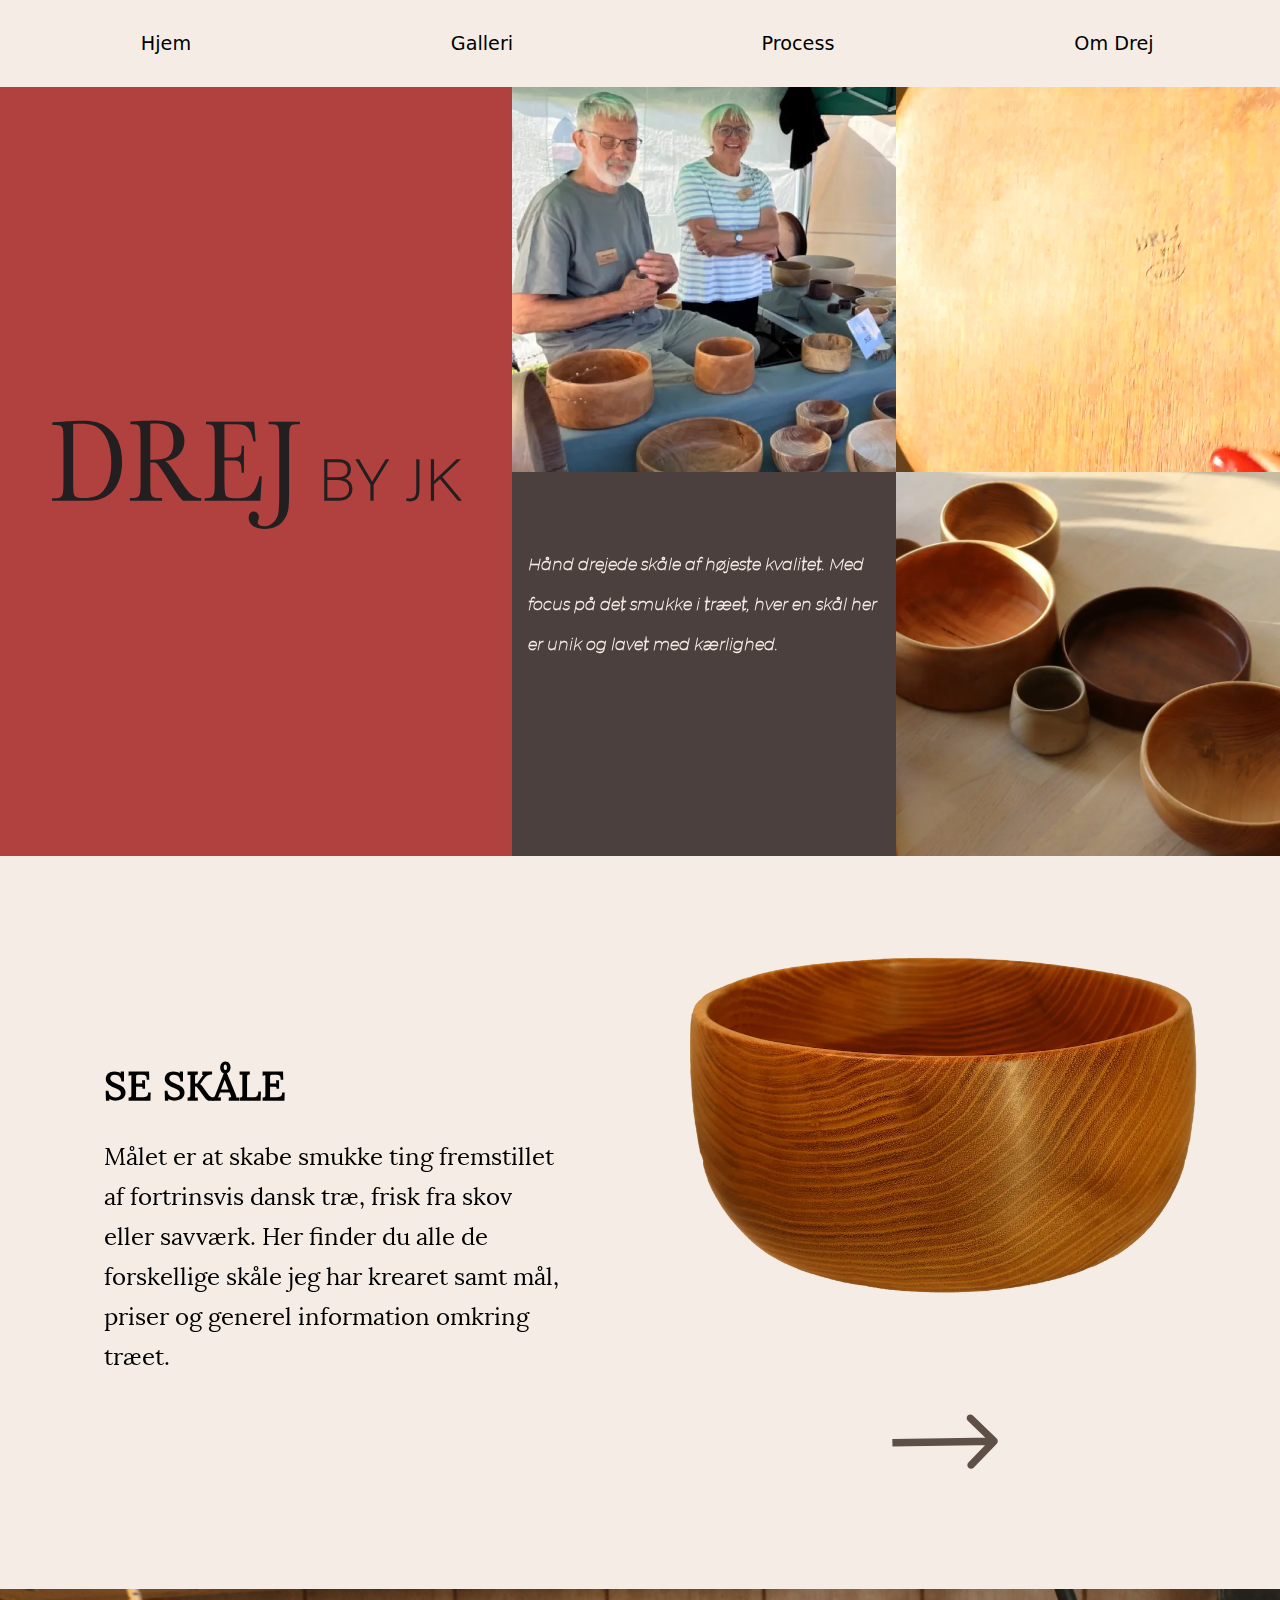
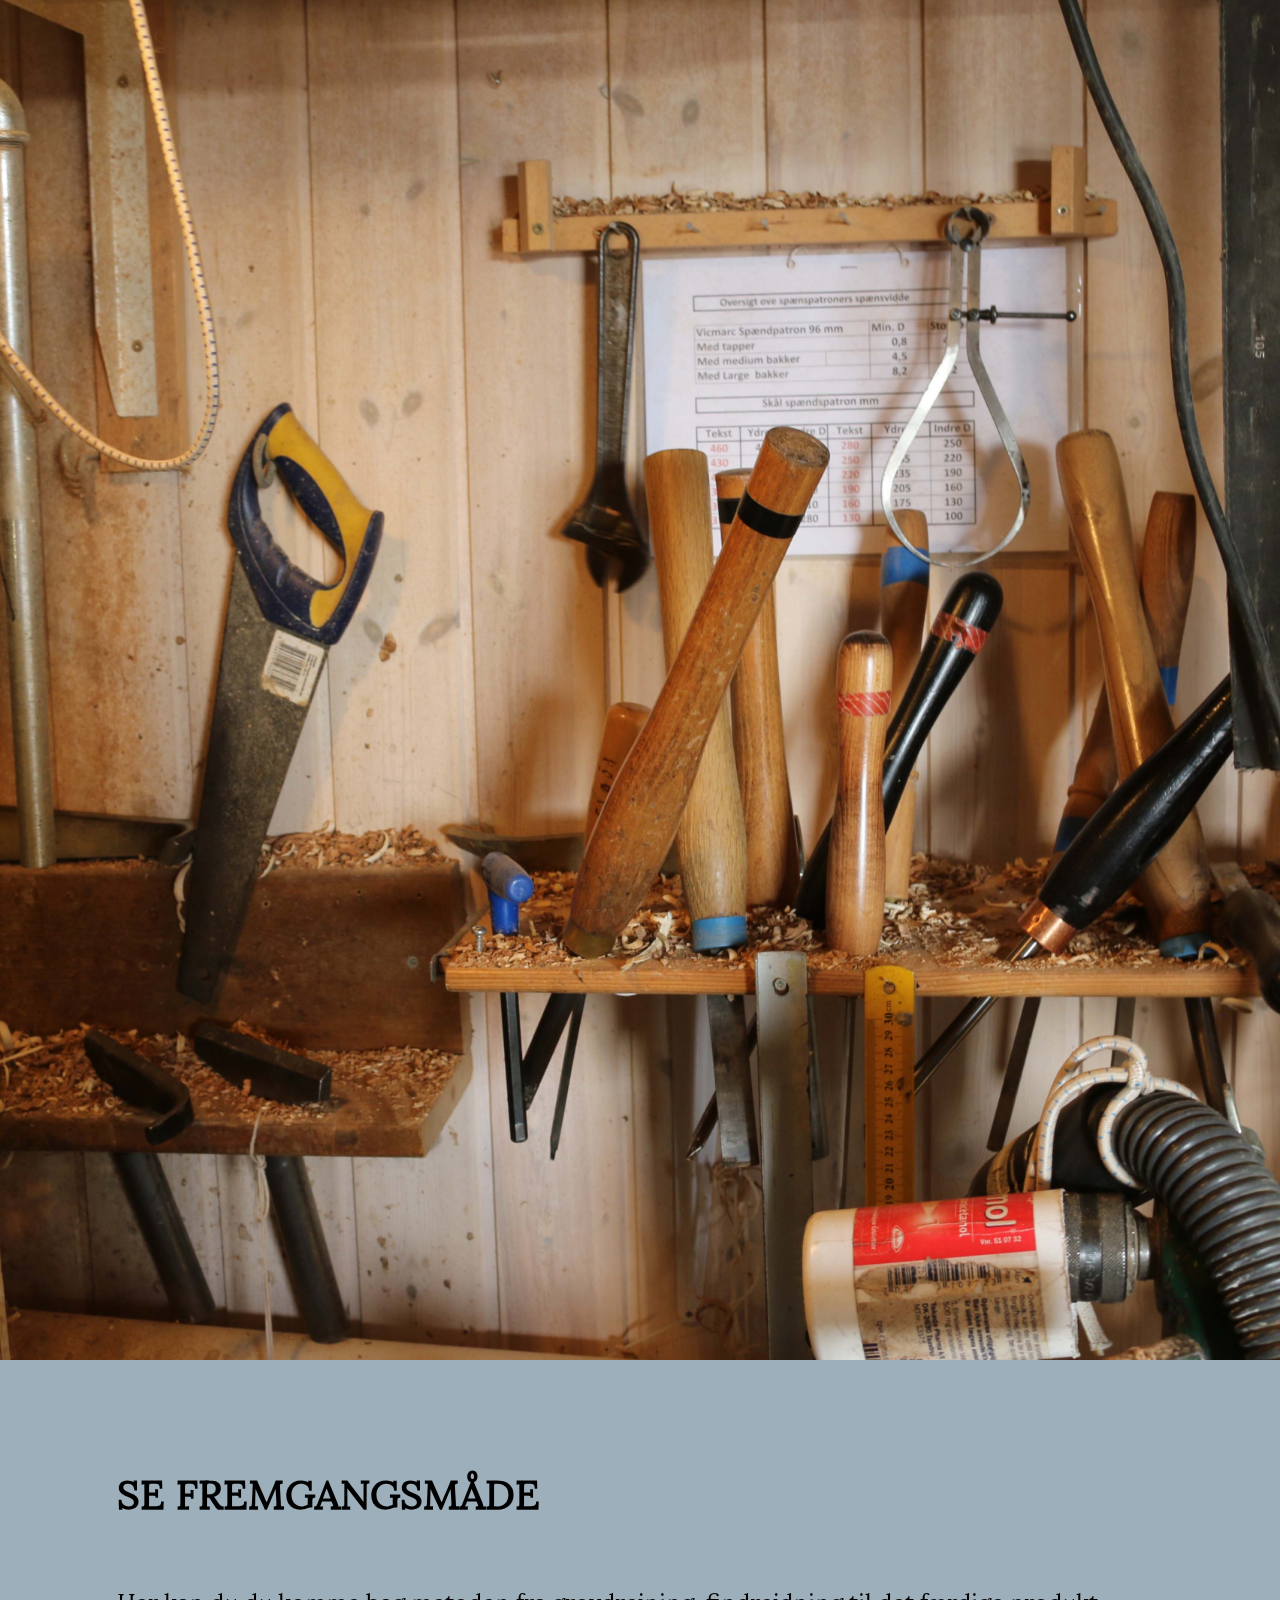
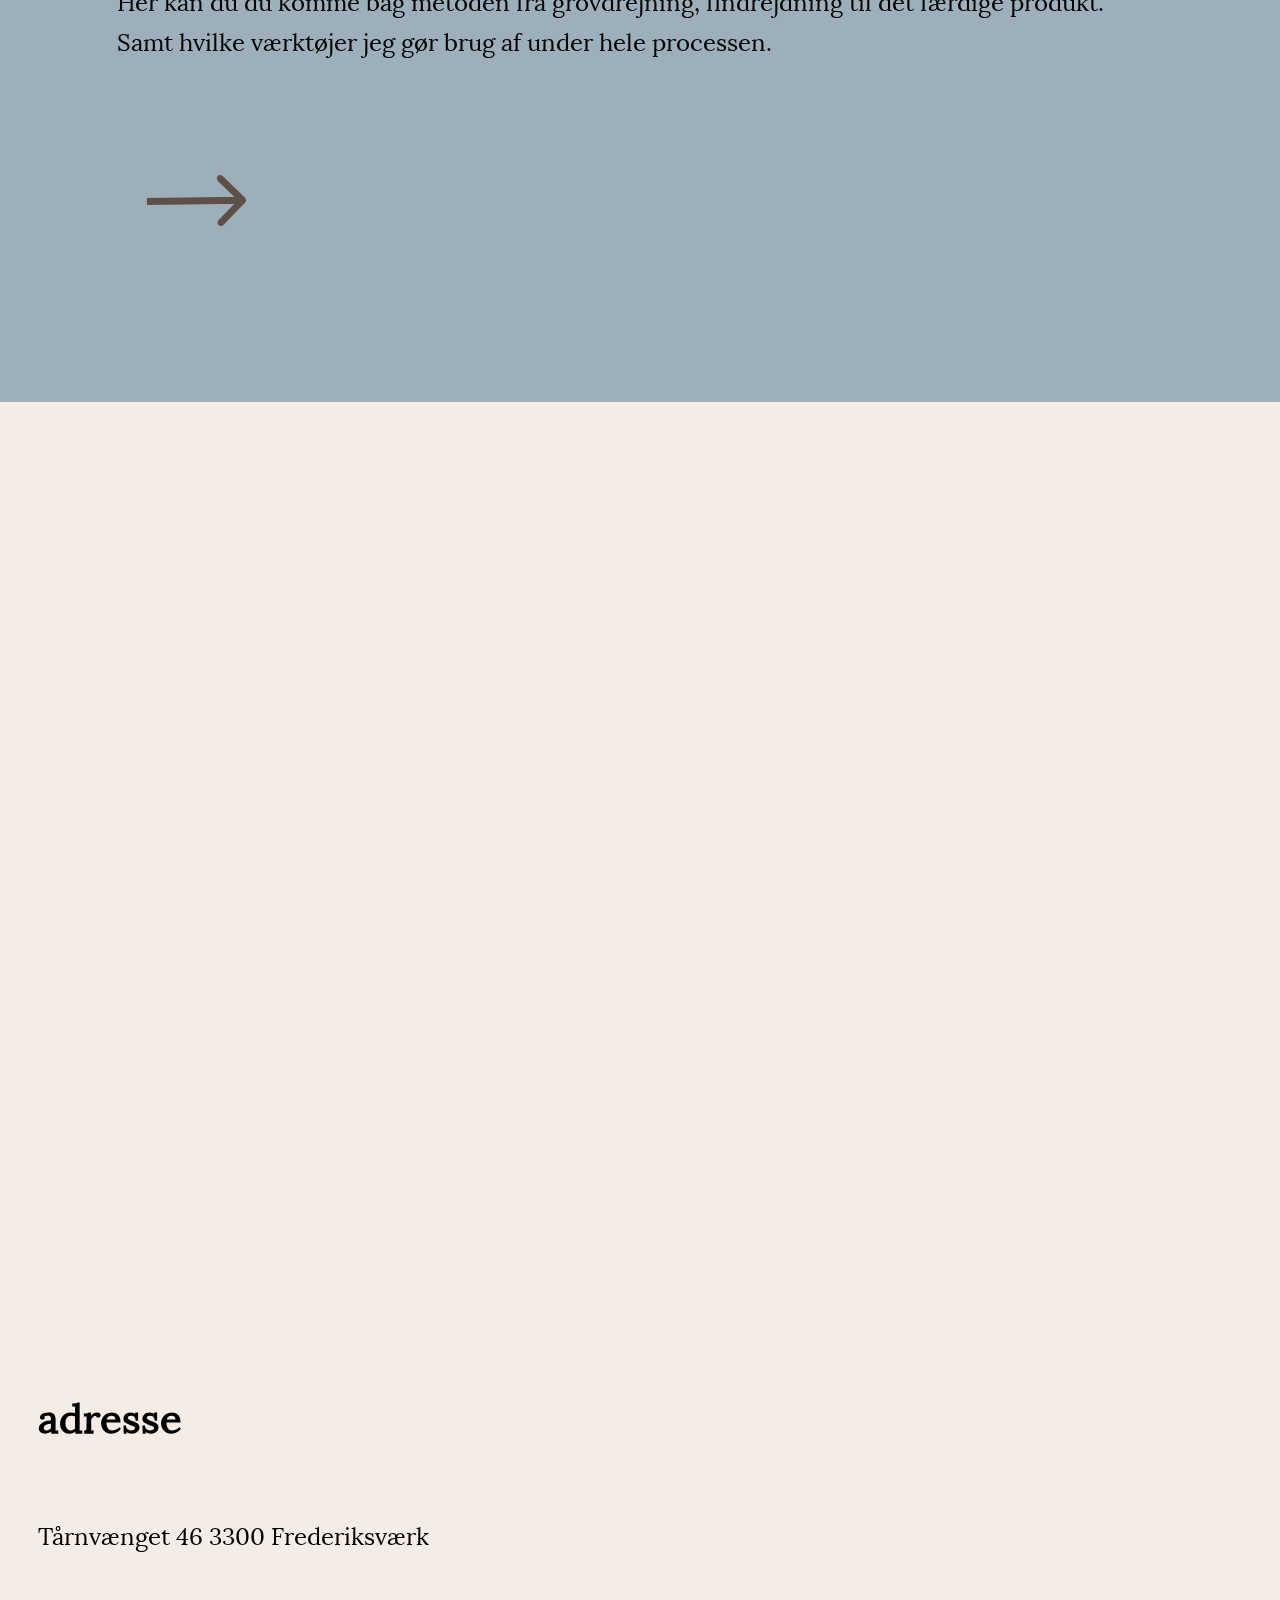
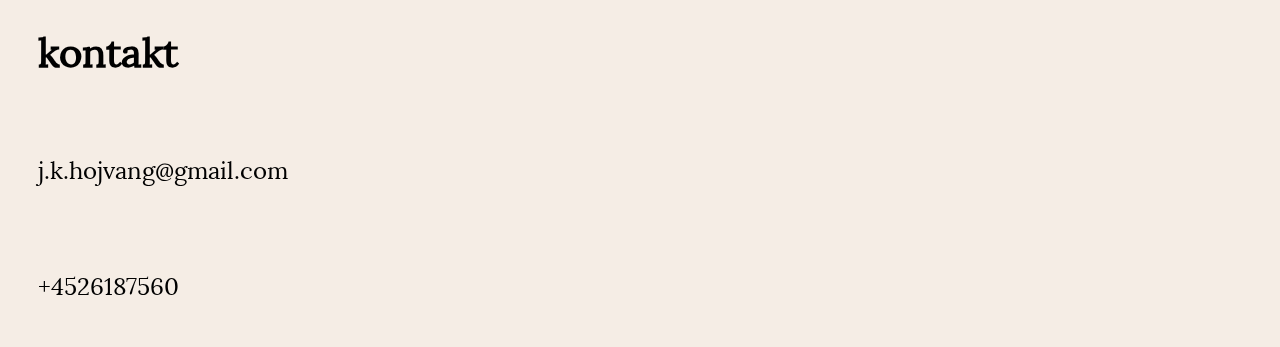
==== index.html @ fb7664aa "link til pilene" ====
<!DOCTYPE html>
<html lang="en">
  <head>
    <meta charset="UTF-8" />
    <meta name="viewport" content="width=device-width, initial-scale=1.0" />
    <meta name="robots" content="noindex" />
    <link rel="icon" href="imgs/favicon.svg" type="image/svg+xml" />
    <link rel="stylesheet" href="css/layout.css" />
    <link rel="stylesheet" href="css/style.css" />
    <link rel="stylesheet" href="css/index.css" />
    <title>Forside</title>
  </head>
  <body>
    <header>
      <nav>
        <ul class="headerul">
          <a href="index.html">Hjem</a>
          <a href="producter.html">Galleri</a>
          <a href="proces.html">Process</a>
          <a href="historie.html">Om Drej</a>
        </ul>
      </nav>
    </header>
    <main>
      <section class="grid_2-3">
        <div class="logo_boks">
          <img src="/imgs/drejlogoheader.svg" alt="logo" />
        </div>
        <div class="grid_1-1-1-1">
          <img src="/imgs/udstilling.webp" alt="Jens og skåle på udstilling" />
          <div class="video_kvadrat">
            <video autoplay muted loop src="/imgs/video_kvadrat.webm"></video>
          </div>
          <div class="farve_boks">
            <h5>
              Hånd drejede skåle af højeste kvalitet. Med focus på det smukke i
              træet, hver en skål her er unik og lavet med kærlighed.
            </h5>
          </div>
          <img src="/imgs/Bowls.webp" alt="skåle" />
        </div>
      </section>
      <section class="grid_1-1">
        <div class="se_bowls">
          <h2>SE SKÅLE</h2>
          <p>
            Målet er at skabe smukke ting fremstillet af fortrinsvis dansk træ,
            frisk fra skov eller savværk. Her finder du alle de forskellige
            skåle jeg har krearet samt mål, priser og generel information
            omkring træet.
          </p>
        </div>
        <div class="index_bowl">
          <a href="producter.html"
            ><img class="bowl3" src="/imgs/skål3322.webp" alt="skål"
          /></a>
          <img class="pil" src="/imgs/pil.svg" alt="pil" />
        </div>
      </section>
      <section class="grid1_1-1">
        <div><img src="/imgs/tools.JPG" alt="værktøjer i værkstedet" /></div>
        <div class="fremgang">
          <h2>SE FREMGANGSMÅDE</h2>
          <p>
            Her kan du du komme bag metoden fra grovdrejning, findrejdning til
            det færdige produkt. Samt hvilke værktøjer jeg gør brug af under
            hele processen.
          </p>
          <a href="proces.html"
            ><img class="pil2" src="/imgs/pil.svg" alt="pil"
          /></a>
        </div>
      </section>
    </main>
    <footer>
      <div>
        <img src="imgs/drejlogofooter.svg" alt="drejlogo" />
      </div>
      <div>
        <h2>adresse</h2>
        <p>Tårnvænget 46 3300 Frederiksværk</p>
      </div>
      <div>
        <h2>kontakt</h2>
        <p>j.k.hojvang@gmail.com</p>
        <p>+4526187560</p>
      </div>
    </footer>
    <script src="script.js"></script>
  </body>
</html>
---- css/layout.css ----
footer {
  left: 0;
  bottom: 0;
  width: 100%;
}
ul {
  display: flex;
  justify-content: right;
  gap: 9em;
}
/* header {

} */

/* grid layout for index side */
.grid_2-3 {
  display: grid;
  grid-template-rows: 1fr 3fr;
}
.grid_1-1-1-1 {
  display: grid;
  grid-template-columns: 1fr 1fr;
  grid-template-rows: 1fr 1fr;
}

@media (min-width: 601px) {
  .grid_2-3 {
    display: grid;
    grid-template-columns: 2fr 3fr;
    grid-template-rows: none;
  }
  .grid_1-1 {
    display: grid;
    grid-template-columns: 1fr 1fr;
  }
  .se_bowls {
    display: flex;
    flex-direction: column;
  }
  .pil {
    align-self: center;
  }
  .pil2 {
    align-self: flex-end;
  }
}
---- css/style.css ----
html {
  background-color: #f5ede5;
}
/* header {
  background-color: #f5ede5;
headeren skal gøre sig mindre, lige nu vil den ikke blive helt lille
}  */
h1 {
  font-family: montserratitalic;
}

h2 {
  font-family: lora;
}
p {
  font-family: lora;
}
body {
  /* background-color: #f5ede5; */
  /* max-width: 1200px; */
  justify-content: center;
}

/* footer {
  background-color: #473335;
  color: #f5ede5;
  margin: 0 auto;
  display: grid;
  grid-template-columns: 1fr 1fr 1fr;
} */

.headerlogo {
  /* aspect-ratio: 108/37; */
  width: 1vw;
  /* DETTE FUNGERER IKKE :(*/
}
.headerul {
  font-family: lora;
  display: grid;
  gap: 1rem;
  grid-template-columns: repeat(4, minmax(0, 1fr));
  font: 120% system-ui;
  text-align: center;
  padding: 2rem 1rem;
}

/* Padding skal vi ligge på li item og ikke kun teksten! så er det lettere at fange linket. */
a:link {
  color: black;
  text-decoration: none;
}

a:hover {
  text-decoration: none;
  color: #473335;
  font-weight: bold;
}
a:visited {
  text-decoration: none;
  color: black;
}
a:active {
  text-decoration: none;
  color: black;
}
@font-face {
  font-family: montserrat;
  src: url(/fonts/montserrat-variablefont_wght-webfont.woff2);
}
@font-face {
  font-family: montserratitalic;
  src: url(/fonts/montserrat-italic-variablefont_wght-webfont.woff2);
}
@font-face {
  font-family: lora;
  src: url(/fonts/lora-variablefont_wght-webfont.woff2);
}
@font-face {
  font-family: loraitalic;
  src: url(/fonts/lora-italic-variablefont_wght-webfont.woff2);
}
.text2 {
  font-family: montserrat;
}
---- css/index.css ----
* {
  margin: 0;
  padding: 0;
  box-sizing: border-box;
}

/* Mobilsite */
/* video
html
*

img

video

grid

h1

tekst

*/

video {
  width: 100%;
  height: 100%;
  display: block;
  object-fit: cover;
}

img {
  display: block;
  width: 100%;
  height: 100%;
  object-fit: cover;
}
.logo_boks {
  display: block;
  max-width: 100%;
  margin: auto;
  padding: 20px;
}

.farve_boks {
  background-color: #4c403f;
  color: #f5ede5;
  justify-content: center;
  align-items: center;
}
p {
  font-family: lora;
  font-size: 30px;
  line-height: 40px;
}
h2 {
  font-family: lora;
  font-size: 45px;
}
h5 {
  font-family: montserratitalic;
  font-size: 16px;
  margin: 15% 0;
  line-height: 35px;
  padding: 1em;
}
.se_bowls {
  margin: 5%;
  padding: 20px;
}
.pil,
.pil2 {
  width: 69.007px;
  margin: auto;
  transition: 0.5s;
}
.pil:hover,
.pil2:hover {
  translate: 7px;
}

.index_bowl {
  margin: auto;
  width: 100%;
  padding-top: 0;
  padding-bottom: 0;
}
.grid1_1-1 {
  background-color: #9cafba;
}
.fremgang {
  margin: 5%;
  padding: 20px;
  padding-bottom: 100px;
}
.grid_2-3 {
  background: var(--vena-3, #b0413e);
}
/* Link på padding? */

@media (min-width: 700px) {
  .logo_boks {
    display: block;
    max-width: 100%;
    margin: auto;
    padding: 20px;
    flex-shrink: 0;
  }
  .grid_2-3 {
    flex-shrink: 0;
    background: var(--vena-3, #b0413e);
  }
  .grid_1-1 {
    margin: auto;
    padding: 40px;
    gap: 1em;
    align-items: center;
  }
  h5 {
    font-size: 30%px;
    line-height: 40px;
  }
  p {
    font-size: 24px;
    padding: 3%;
  }
  h2 {
    font-size: 40px;
    padding: 3%;
  }
  .pil {
    width: 20%;
    height: 100%;
    margin: 10%;
  }

  .pil2 {
    width: 10%;
    height: 100%;
    margin: 5%;
  }
  .fremgang {
    display: flex;
    flex-direction: column;
  }
  .index_bowl {
    display: flex;
    flex-direction: column;
    justify-content: space-between;
  }
  .bowl3 {
    margin-top: 20px;
    padding: 5%;
  }
}
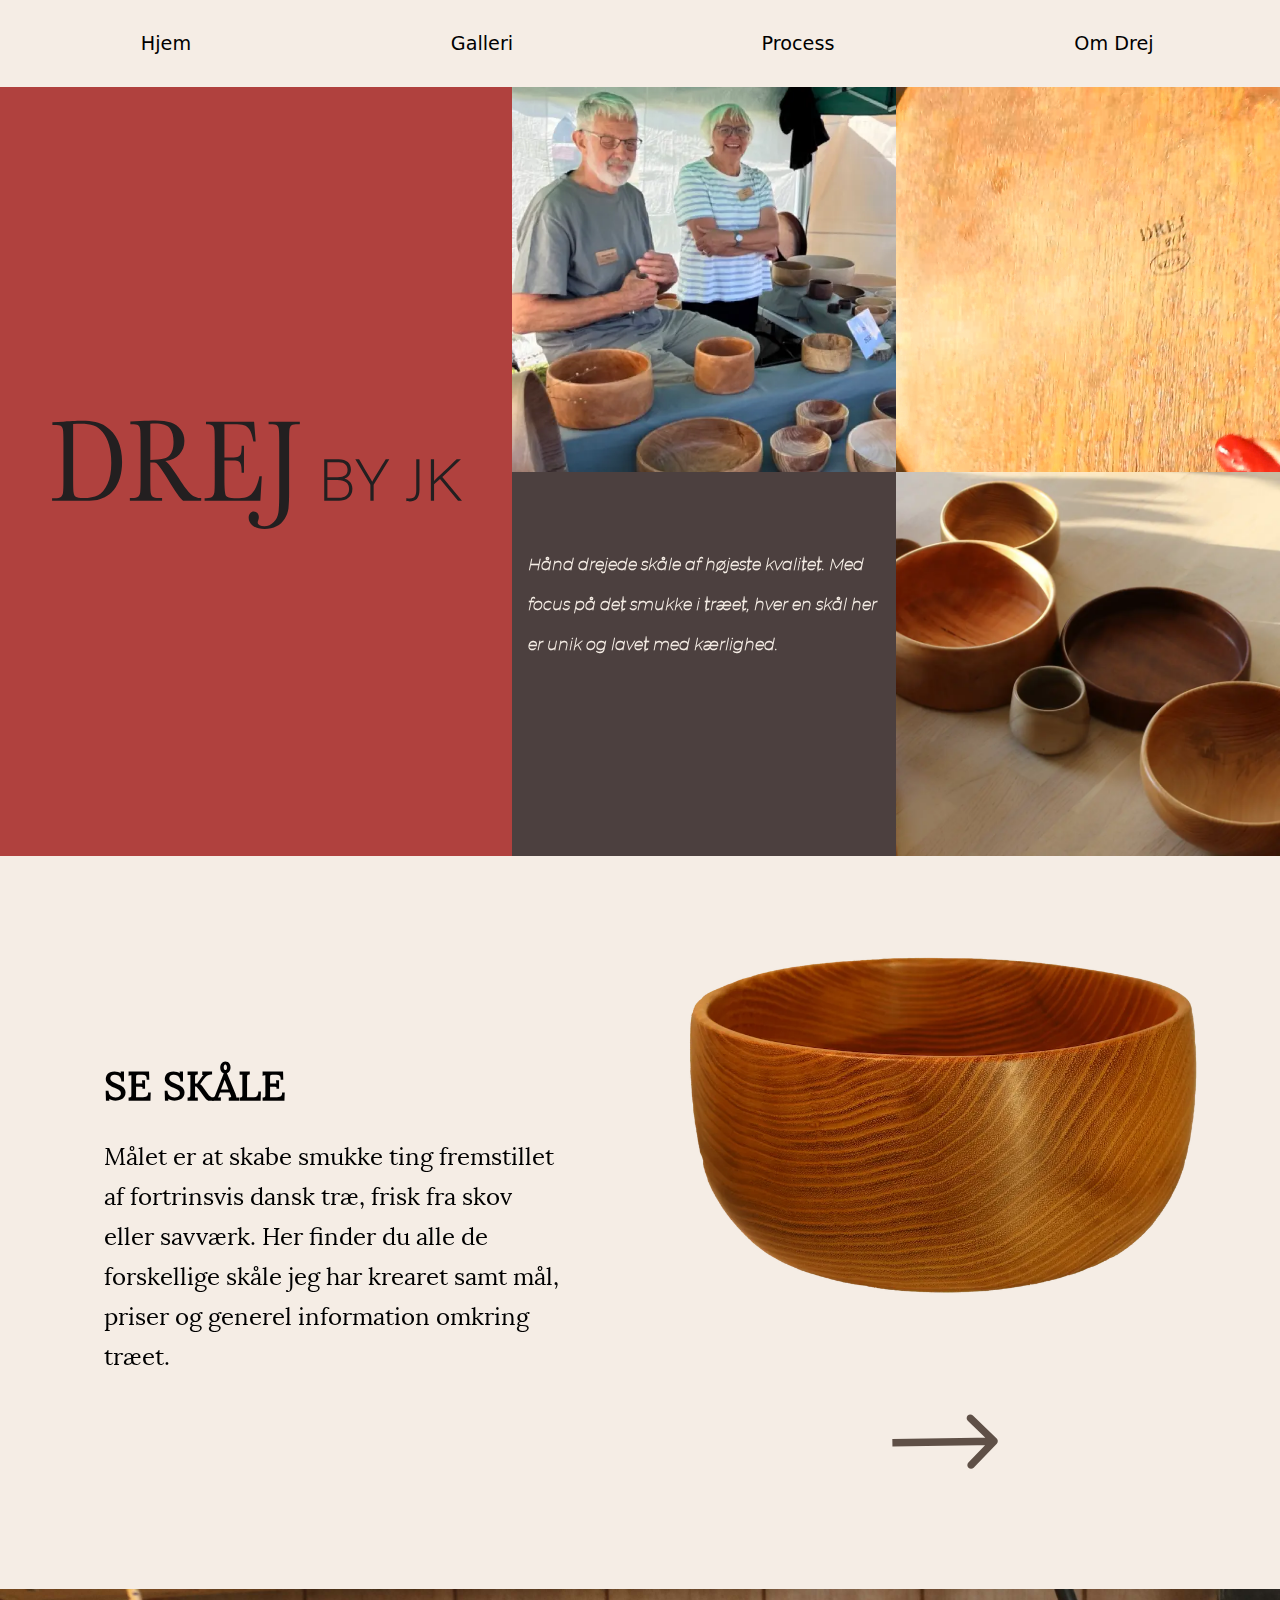
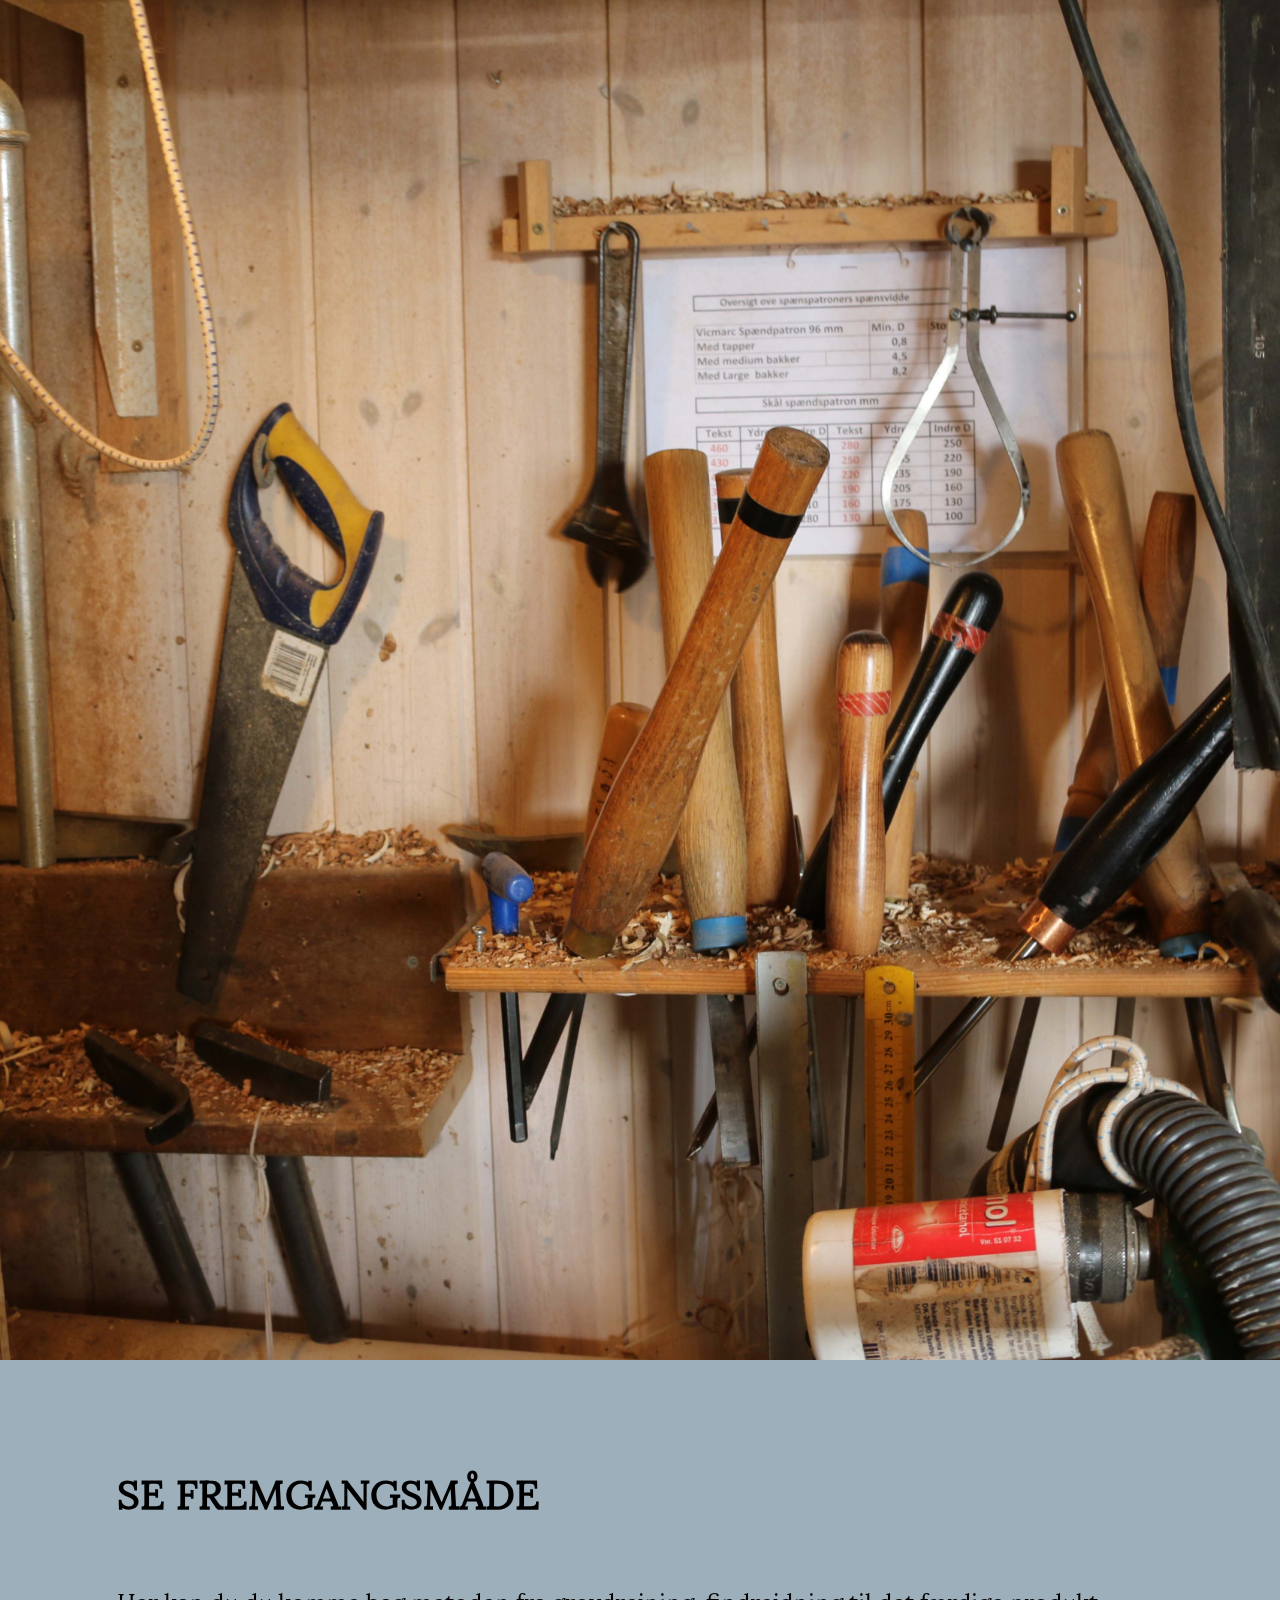
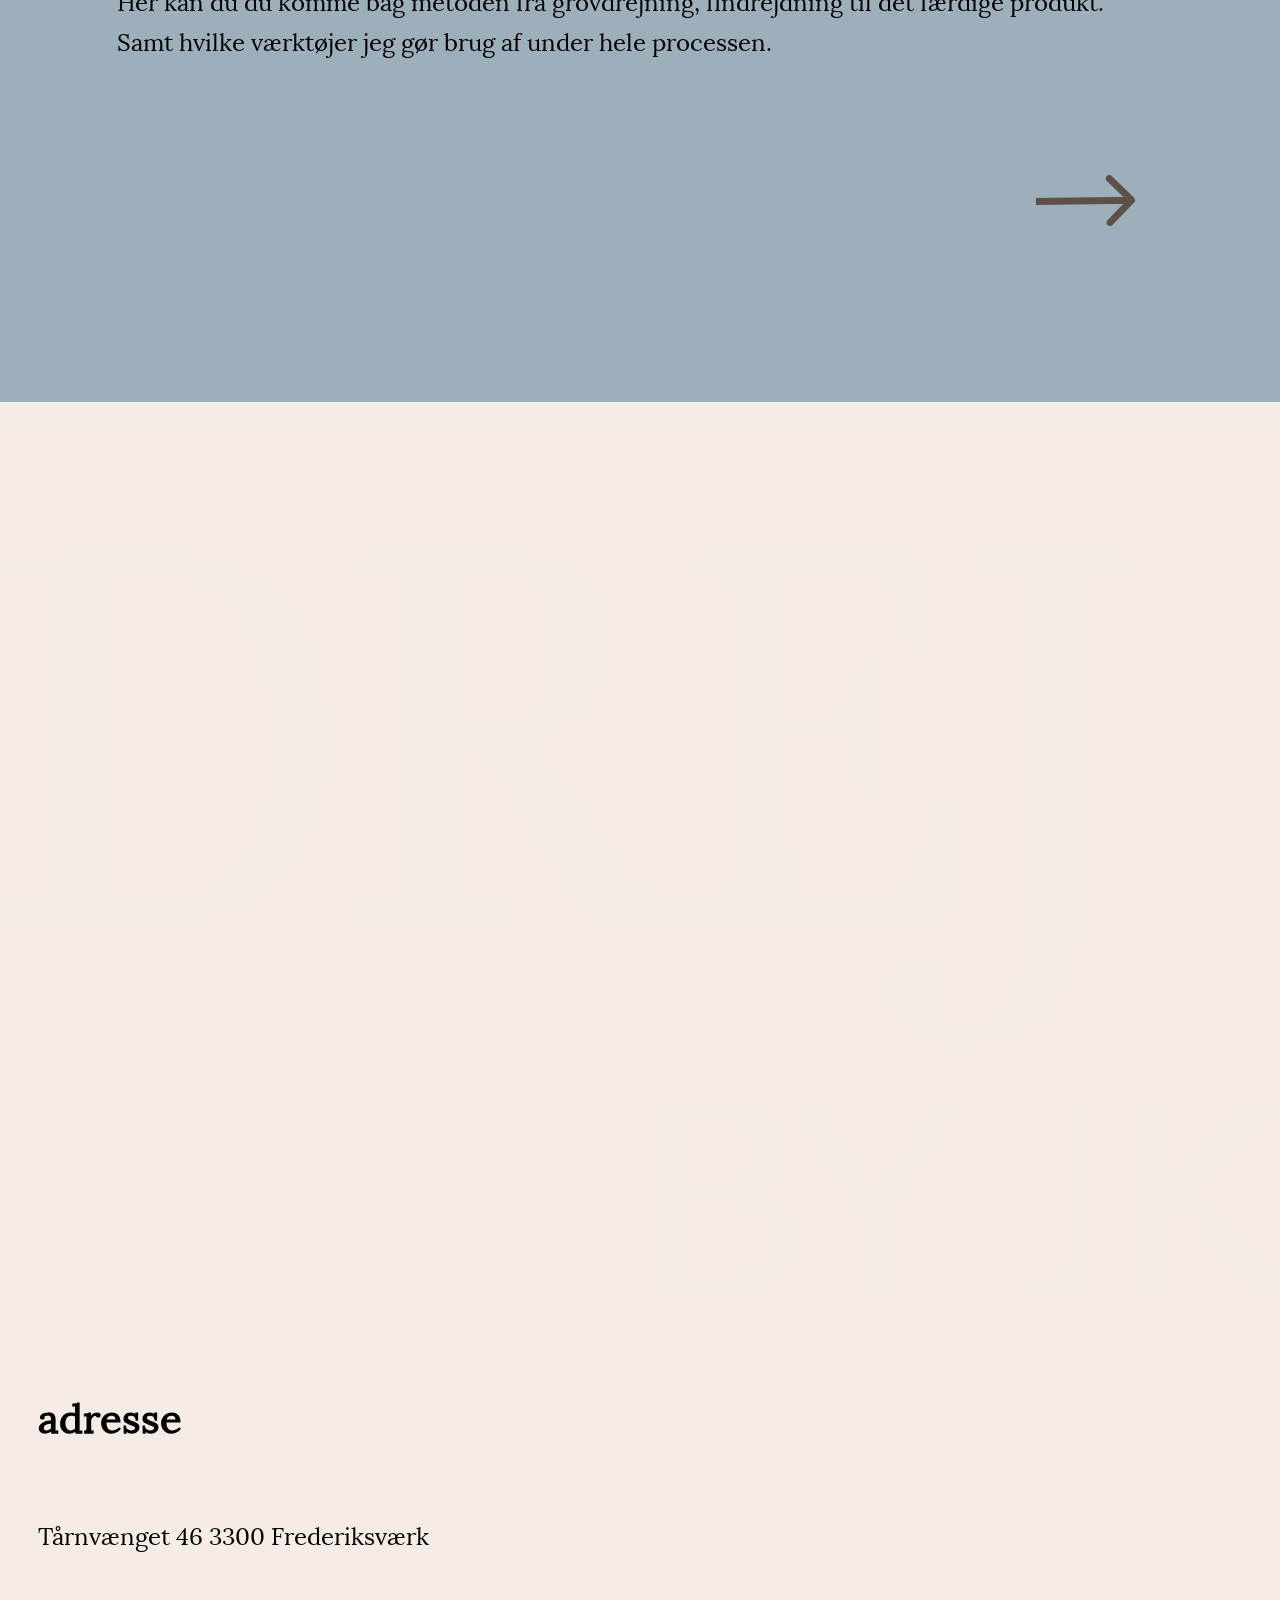
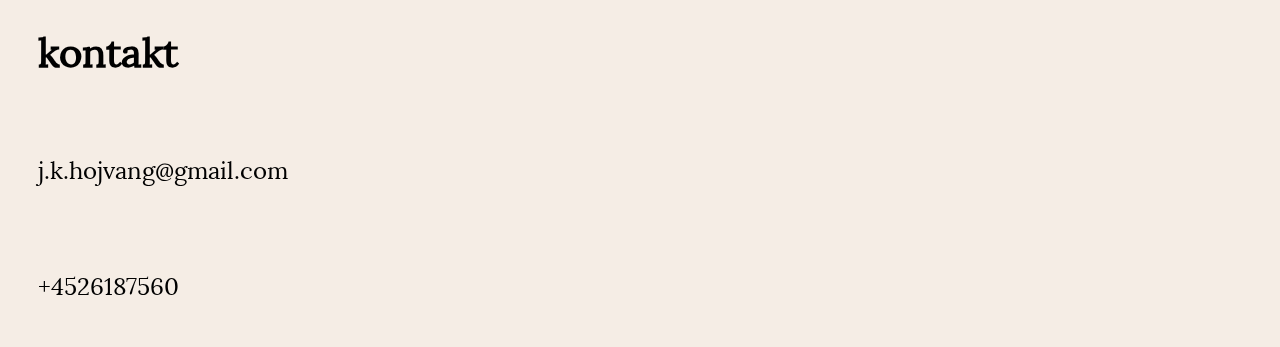
==== commit 5e4ba020: "Merge branch 'master' of https://github.com/kati0234/redesign" ====
--- a/index.html
+++ b/index.html
@@ -51,9 +51,7 @@
           </p>
         </div>
         <div class="index_bowl">
-          <a href="producter.html"
-            ><img class="bowl3" src="/imgs/skål3322.webp" alt="skål"
-          /></a>
+          <img class="bowl3" src="/imgs/skål3322.webp" alt="skål" />
           <img class="pil" src="/imgs/pil.svg" alt="pil" />
         </div>
       </section>
@@ -66,9 +64,7 @@
             det færdige produkt. Samt hvilke værktøjer jeg gør brug af under
             hele processen.
           </p>
-          <a href="proces.html"
-            ><img class="pil2" src="/imgs/pil.svg" alt="pil"
-          /></a>
+          <img class="pil2" src="/imgs/pil.svg" alt="pil" />
         </div>
       </section>
     </main>
--- a/css/index.css
+++ b/css/index.css
@@ -132,7 +132,6 @@
     height: 100%;
     margin: 10%;
   }
-
   .pil2 {
     width: 10%;
     height: 100%;
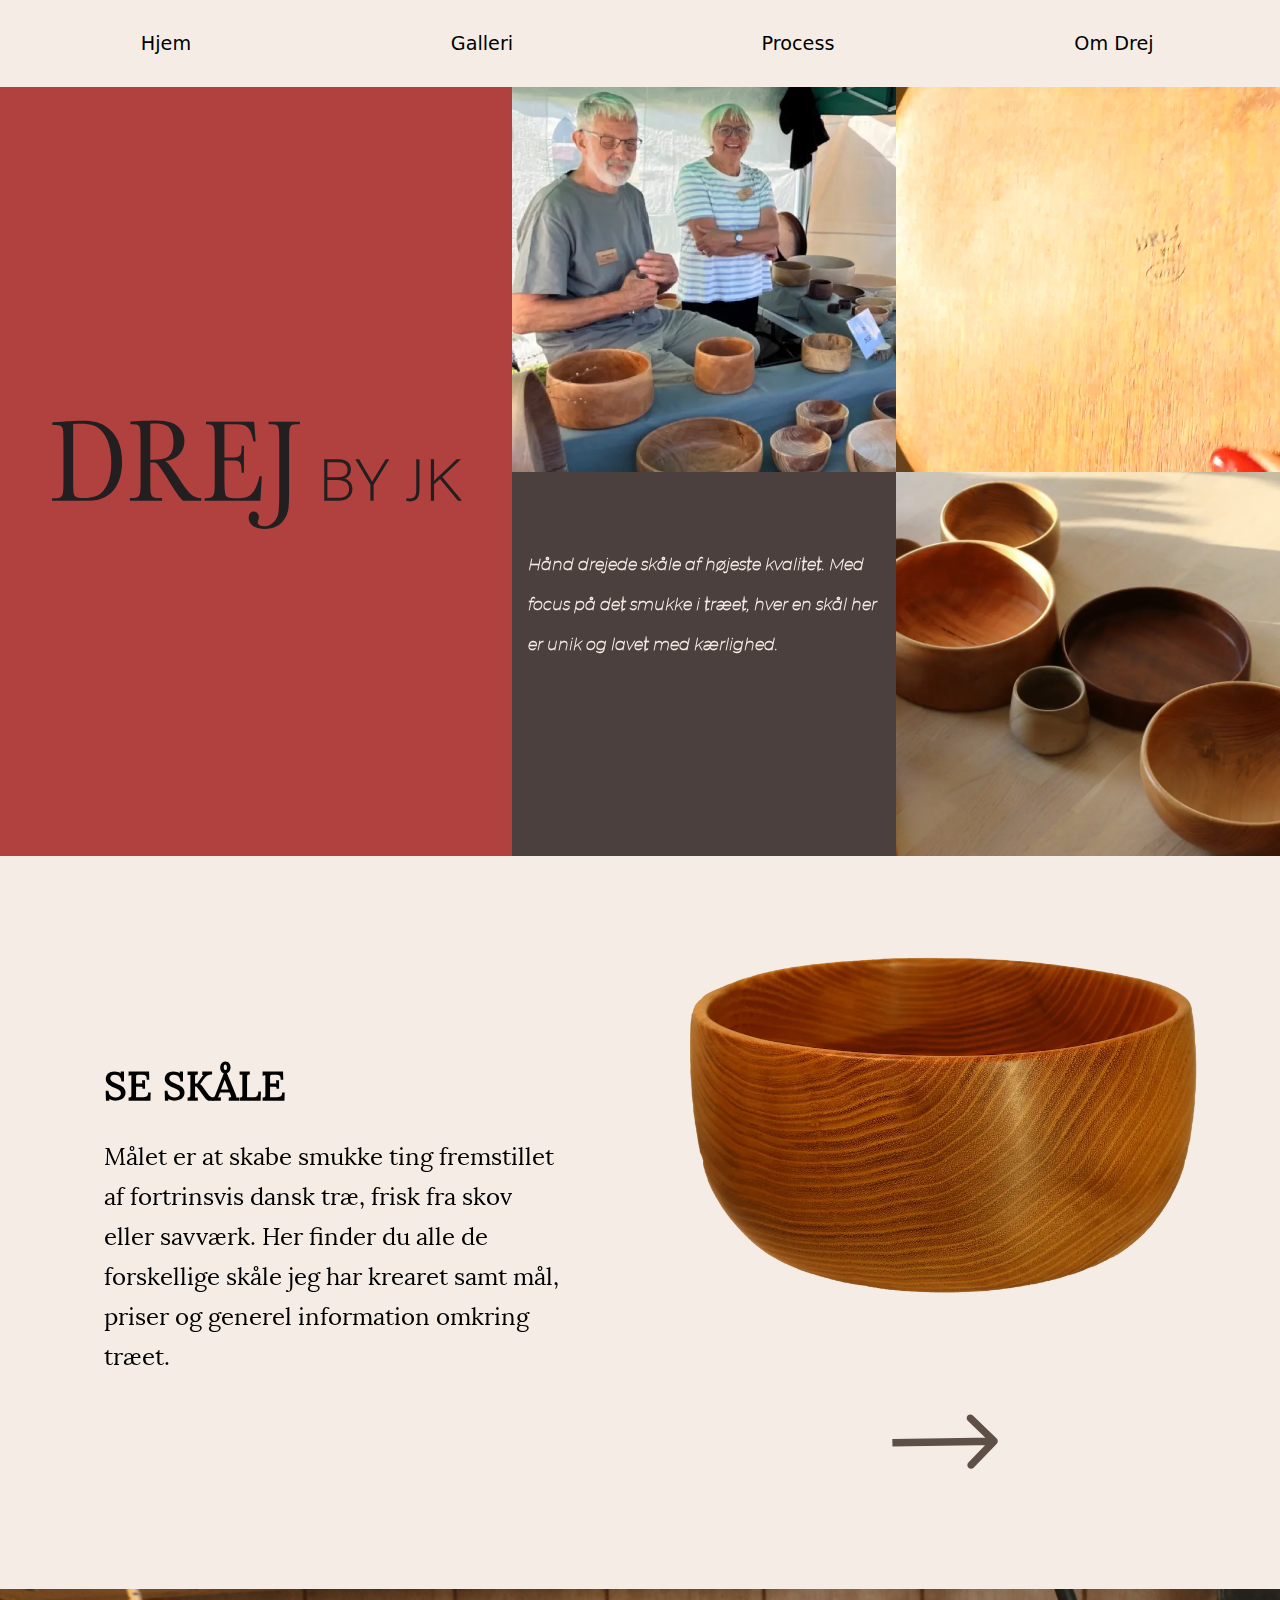
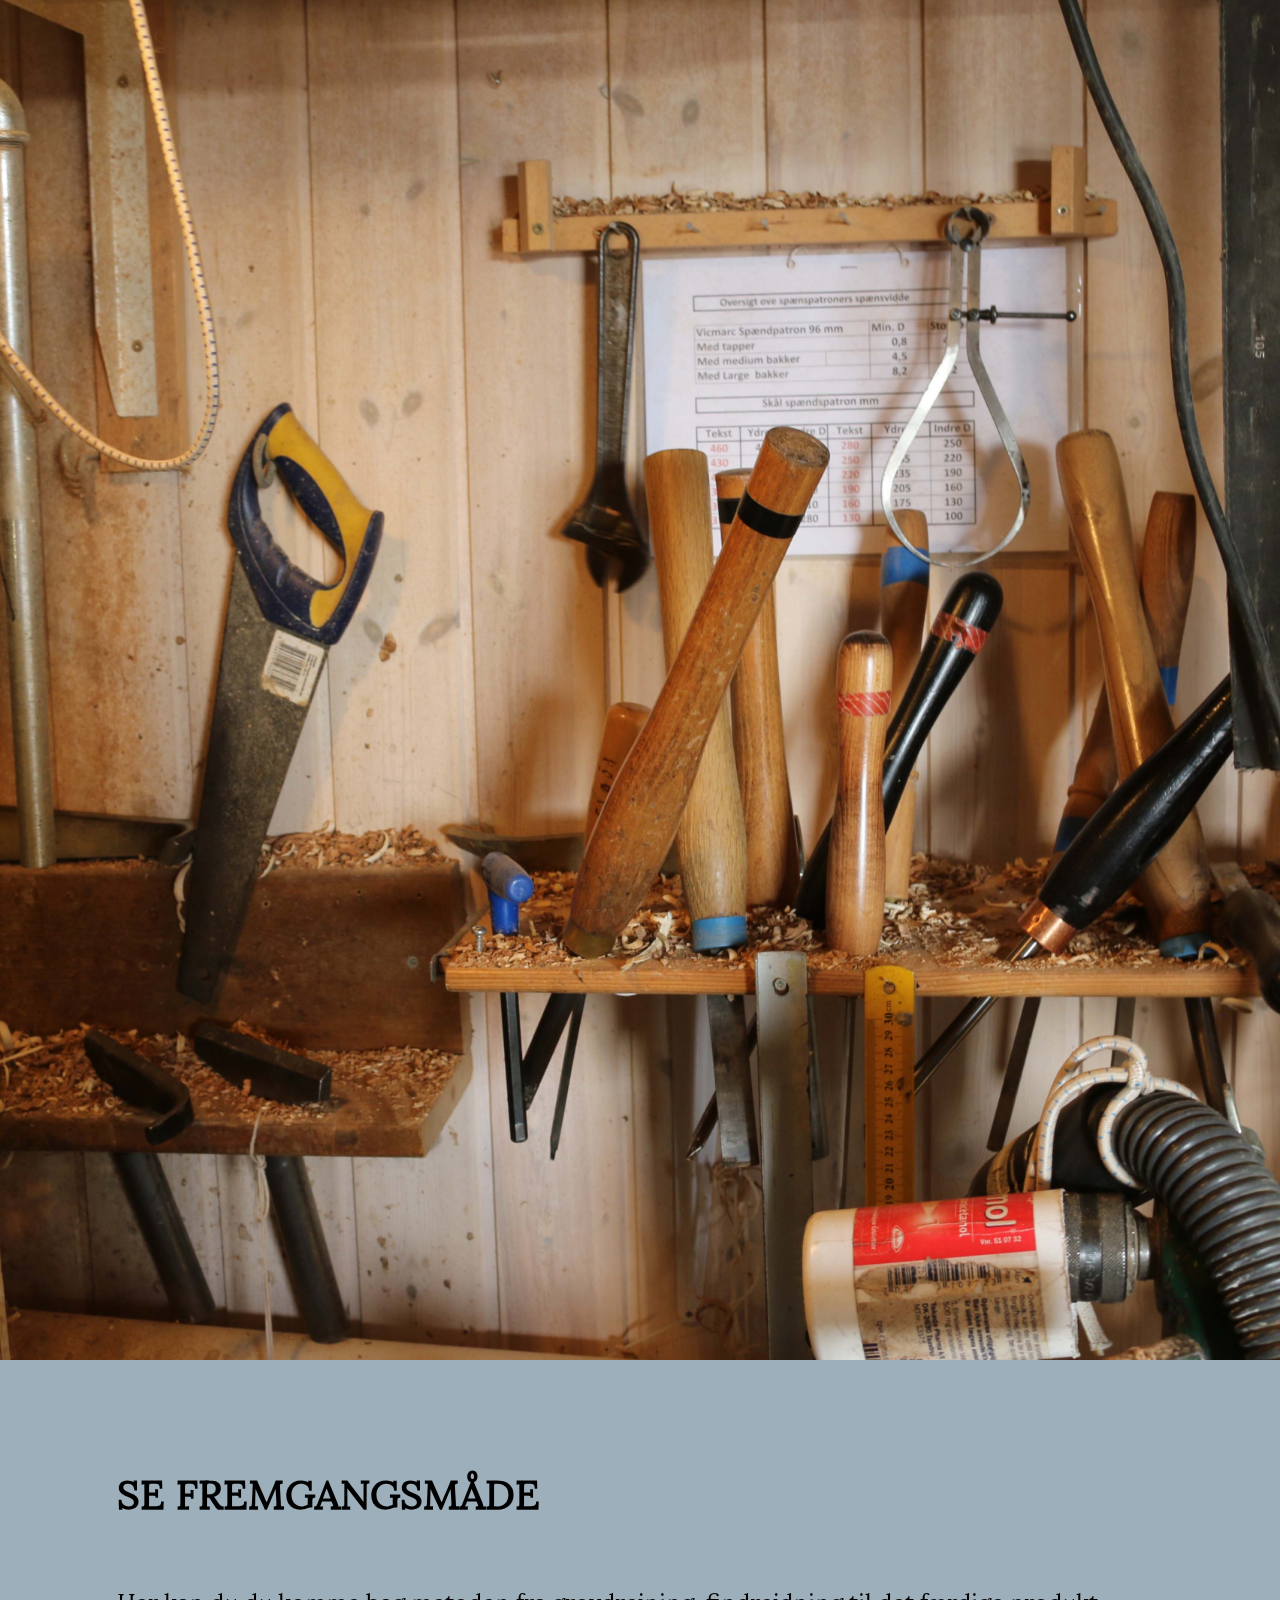
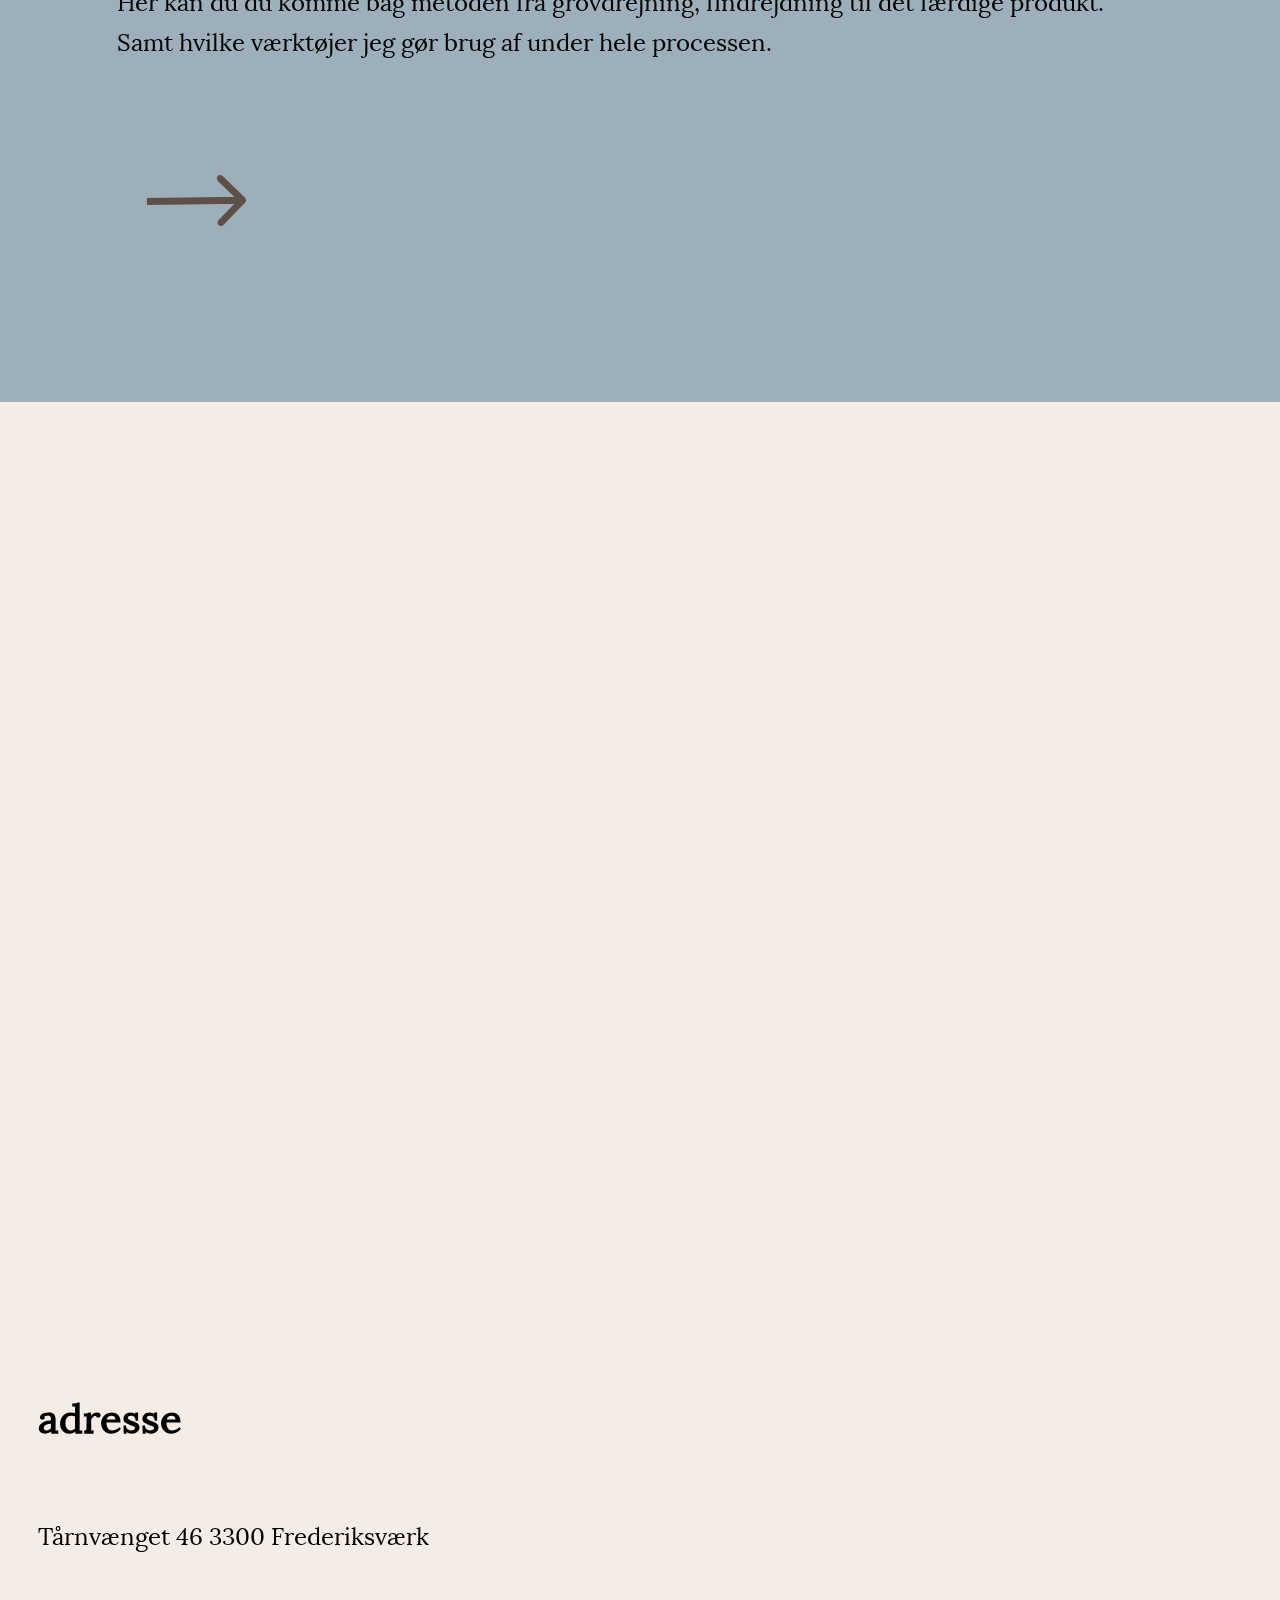
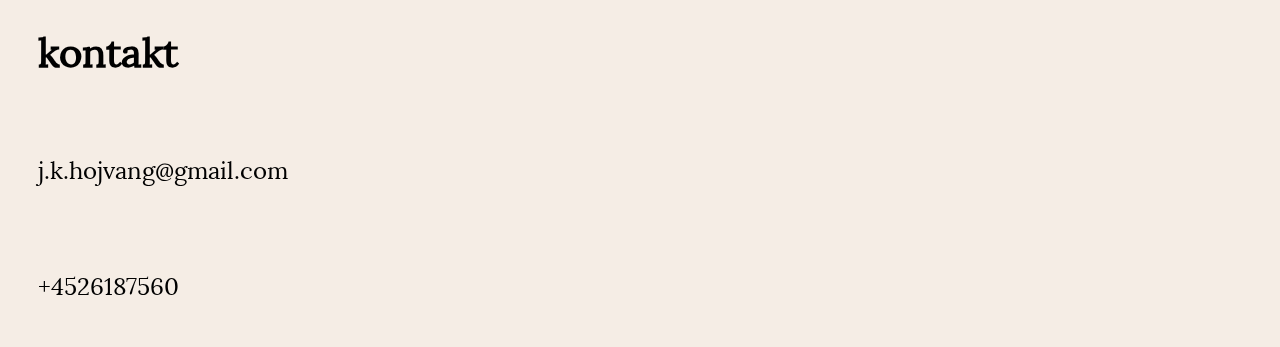
==== commit 9639172a: "Merge branch 'master' of https://github.com/kati0234/redesign" ====
--- a/index.html
+++ b/index.html
@@ -51,7 +51,9 @@
           </p>
         </div>
         <div class="index_bowl">
-          <img class="bowl3" src="/imgs/skål3322.webp" alt="skål" />
+          <a href="producter.html"
+            ><img class="bowl3" src="/imgs/skål3322.webp" alt="skål"
+          /></a>
           <img class="pil" src="/imgs/pil.svg" alt="pil" />
         </div>
       </section>
@@ -64,7 +66,9 @@
             det færdige produkt. Samt hvilke værktøjer jeg gør brug af under
             hele processen.
           </p>
-          <img class="pil2" src="/imgs/pil.svg" alt="pil" />
+          <a href="proces.html"
+            ><img class="pil2" src="/imgs/pil.svg" alt="pil"
+          /></a>
         </div>
       </section>
     </main>
--- a/css/index.css
+++ b/css/index.css
@@ -132,6 +132,7 @@
     height: 100%;
     margin: 10%;
   }
+
   .pil2 {
     width: 10%;
     height: 100%;
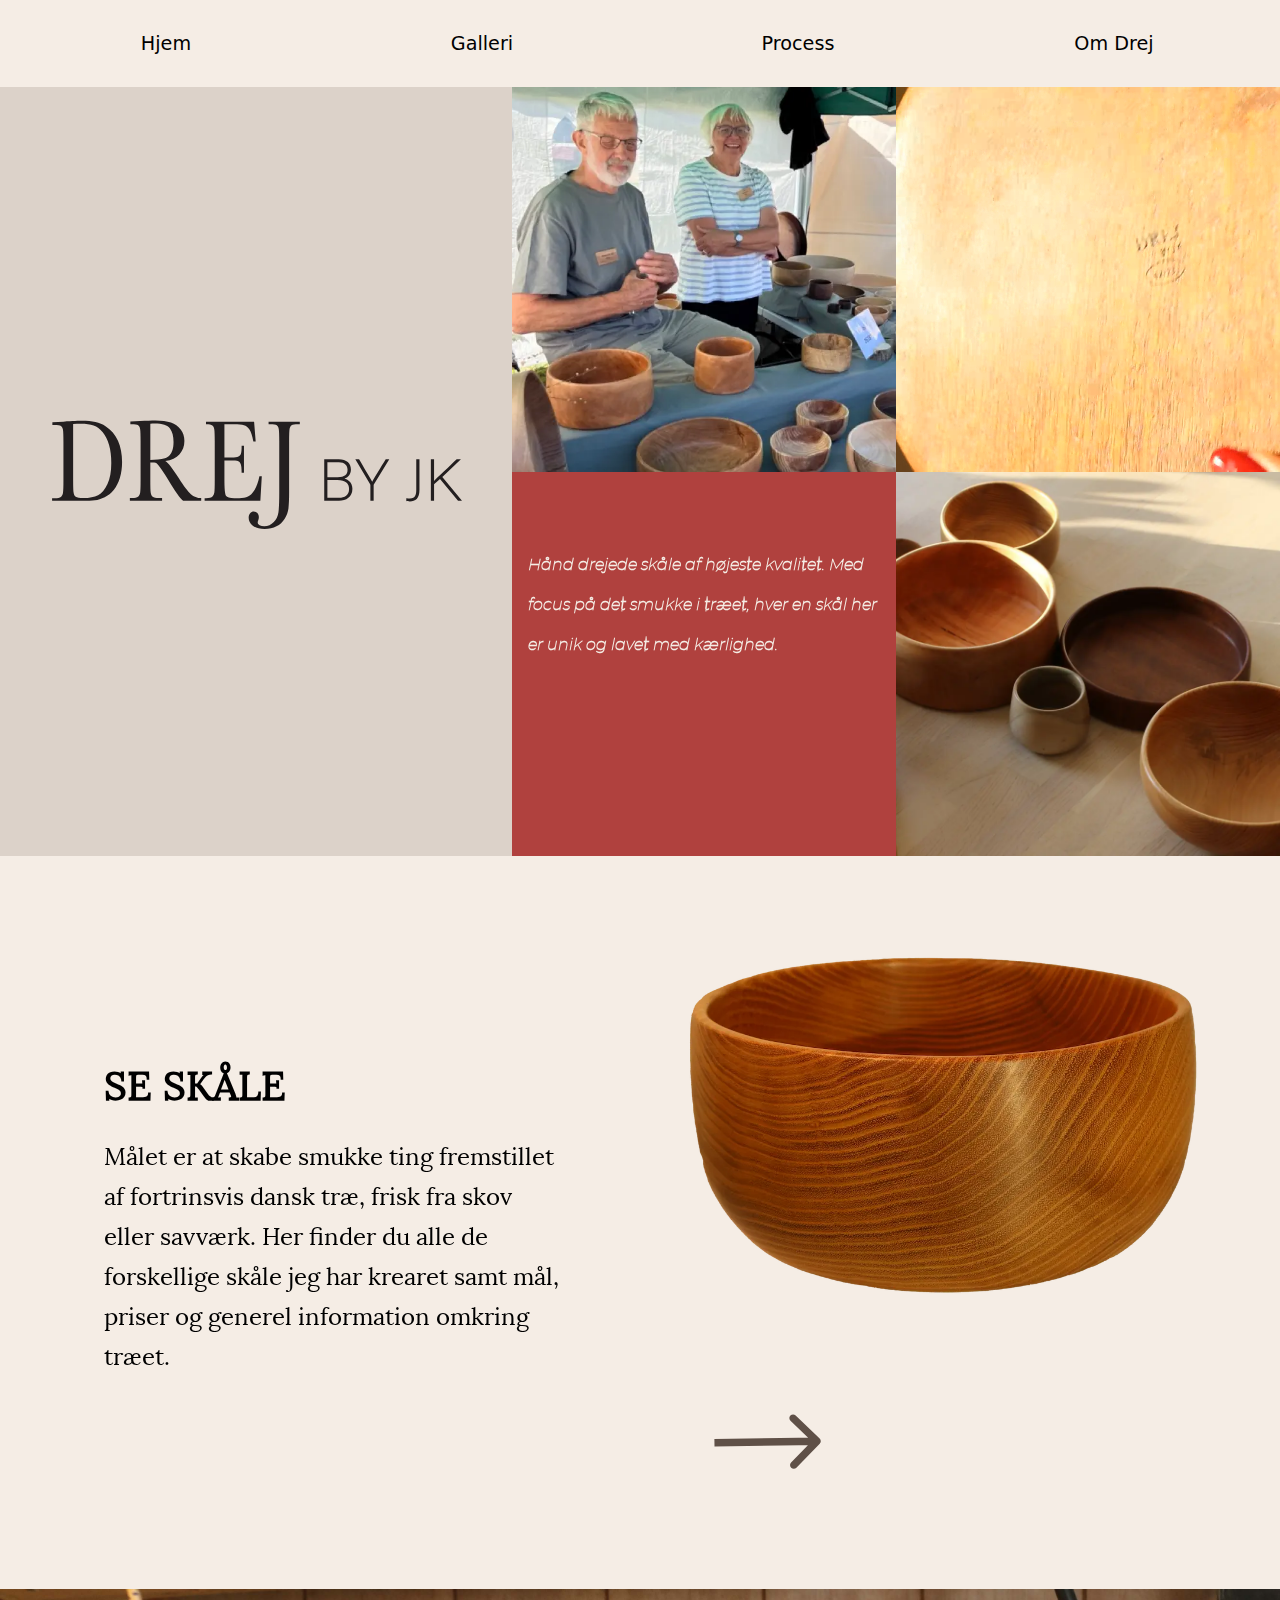
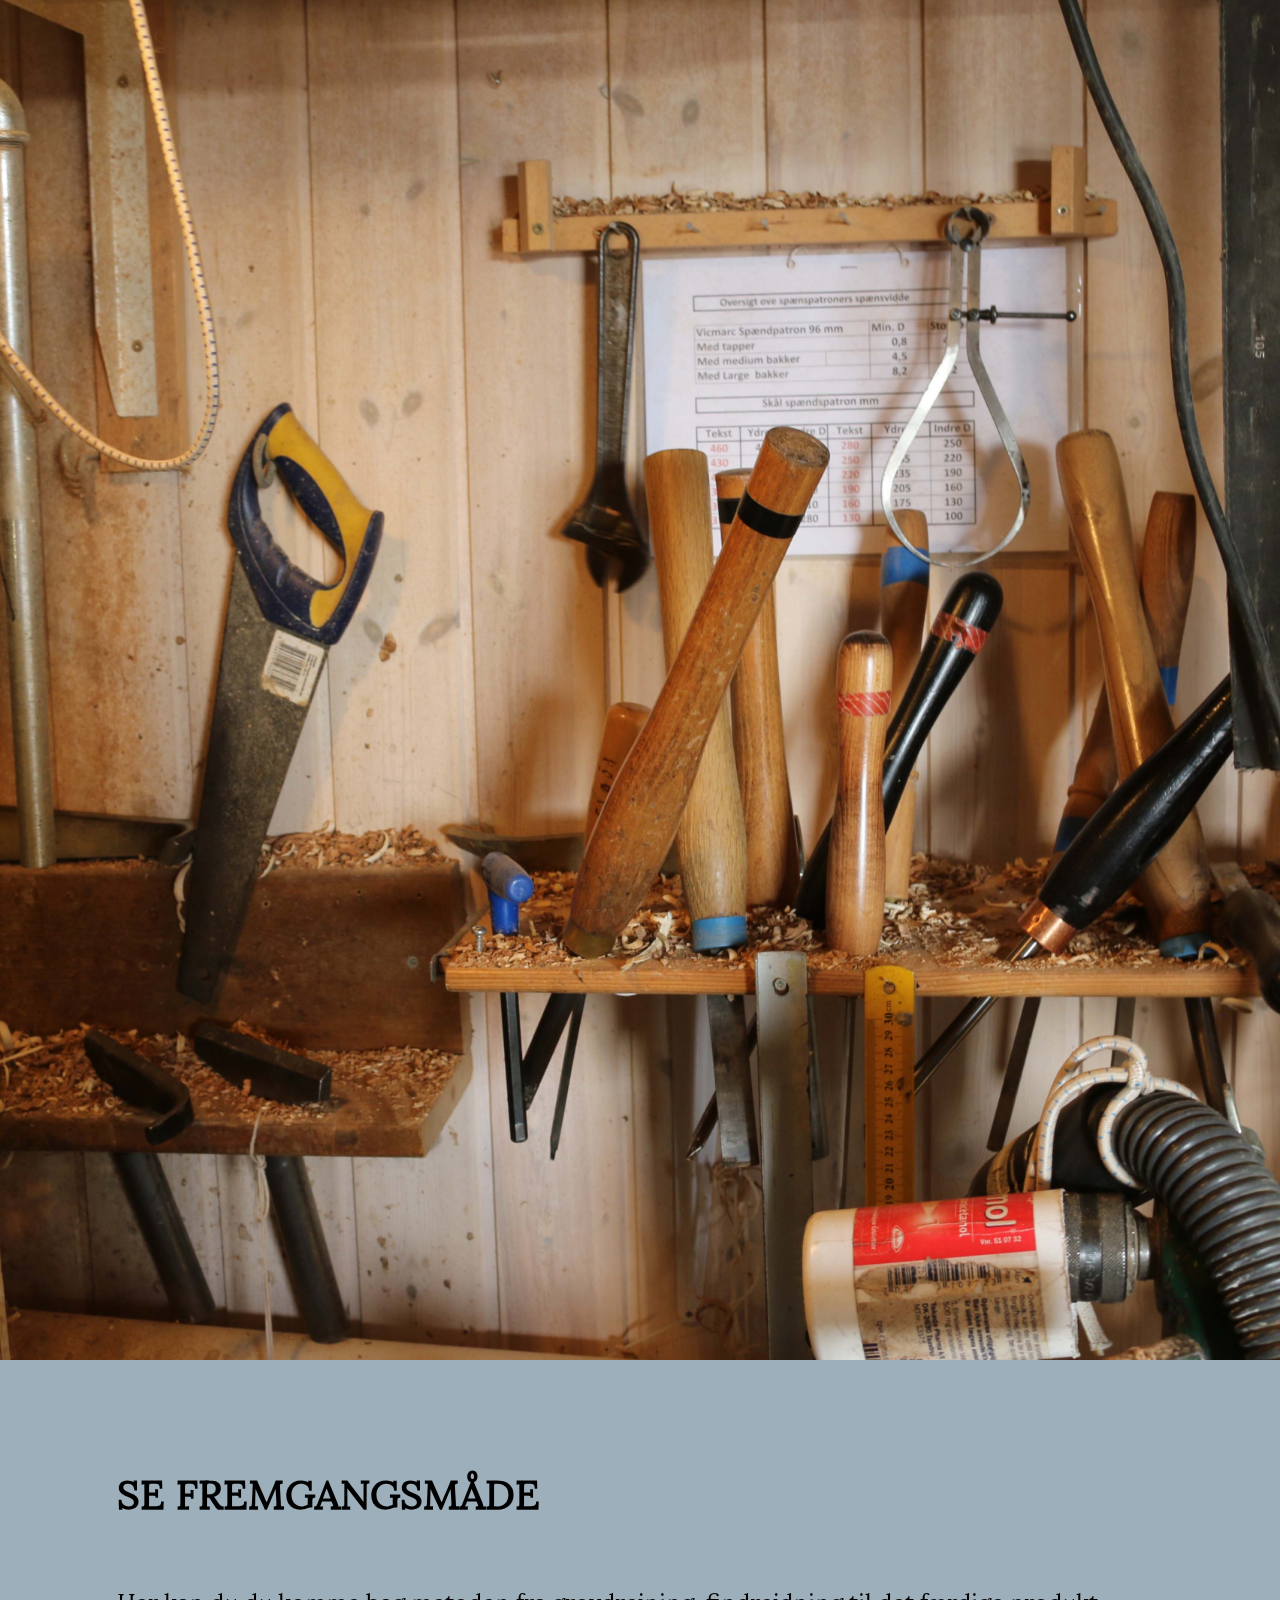
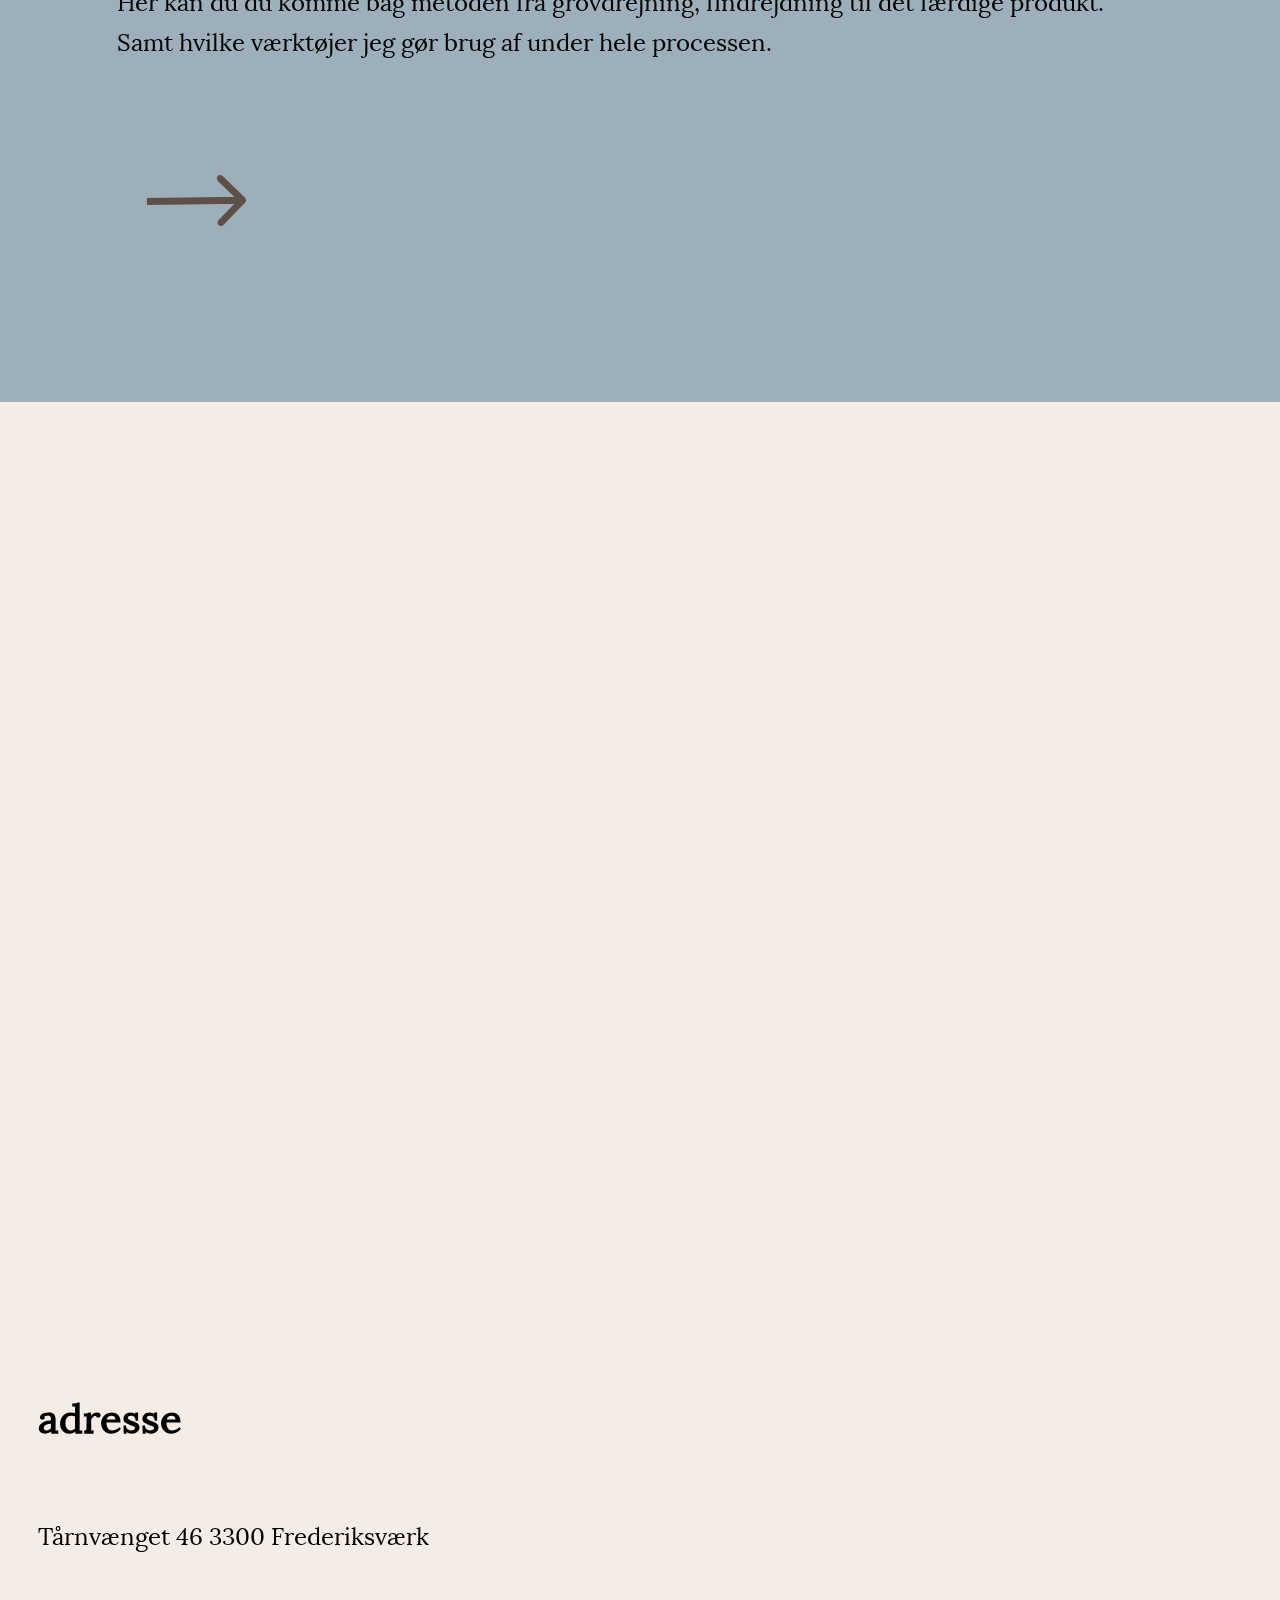
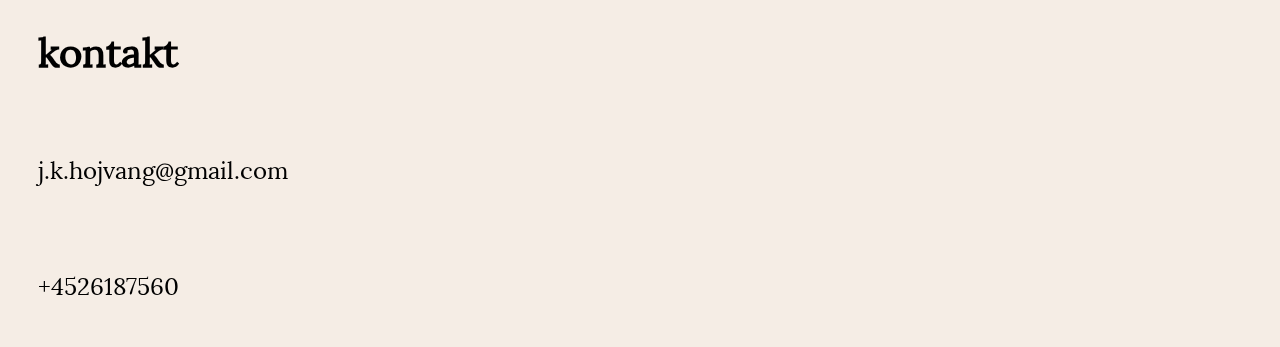
==== commit 20b00dbe: "index mangler kun logo" ====
--- a/index.html
+++ b/index.html
@@ -51,10 +51,12 @@
           </p>
         </div>
         <div class="index_bowl">
-          <a href="producter.html"
-            ><img class="bowl3" src="/imgs/skål3322.webp" alt="skål"
-          /></a>
-          <img class="pil" src="/imgs/pil.svg" alt="pil" />
+          <img class="bowl3" src="/imgs/skål3322.webp" alt="skål" />
+          <div class="link_pil1">
+            <a href="producter.html"
+              ><img class="pil" src="/imgs/pil.svg" alt="pil"
+            /></a>
+          </div>
         </div>
       </section>
       <section class="grid1_1-1">
@@ -66,9 +68,11 @@
             det færdige produkt. Samt hvilke værktøjer jeg gør brug af under
             hele processen.
           </p>
-          <a href="proces.html"
-            ><img class="pil2" src="/imgs/pil.svg" alt="pil"
-          /></a>
+          <div class="link_pil">
+            <a href="proces.html"
+              ><img class="pil2" src="/imgs/pil.svg" alt="pil"
+            /></a>
+          </div>
         </div>
       </section>
     </main>
--- a/css/index.css
+++ b/css/index.css
@@ -42,7 +42,7 @@
 }
 
 .farve_boks {
-  background-color: #4c403f;
+  background-color: #b0413e;
   color: #f5ede5;
   justify-content: center;
   align-items: center;
@@ -73,16 +73,18 @@
   margin: auto;
   transition: 0.5s;
 }
-.pil:hover,
-.pil2:hover {
-  translate: 7px;
-}
 
 .index_bowl {
   margin: auto;
   width: 100%;
   padding-top: 0;
   padding-bottom: 0;
+}
+.link_pil1:hover,
+.link_pil:hover {
+  translate: 7px;
+  transition: 0.5s;
+  animation-fill-mode: both;
 }
 .grid1_1-1 {
   background-color: #9cafba;
@@ -93,7 +95,7 @@
   padding-bottom: 100px;
 }
 .grid_2-3 {
-  background: var(--vena-3, #b0413e);
+  background: #dcd2c9;
 }
 /* Link på padding? */
 
@@ -107,7 +109,7 @@
   }
   .grid_2-3 {
     flex-shrink: 0;
-    background: var(--vena-3, #b0413e);
+    background: #dcd2c9;
   }
   .grid_1-1 {
     margin: auto;
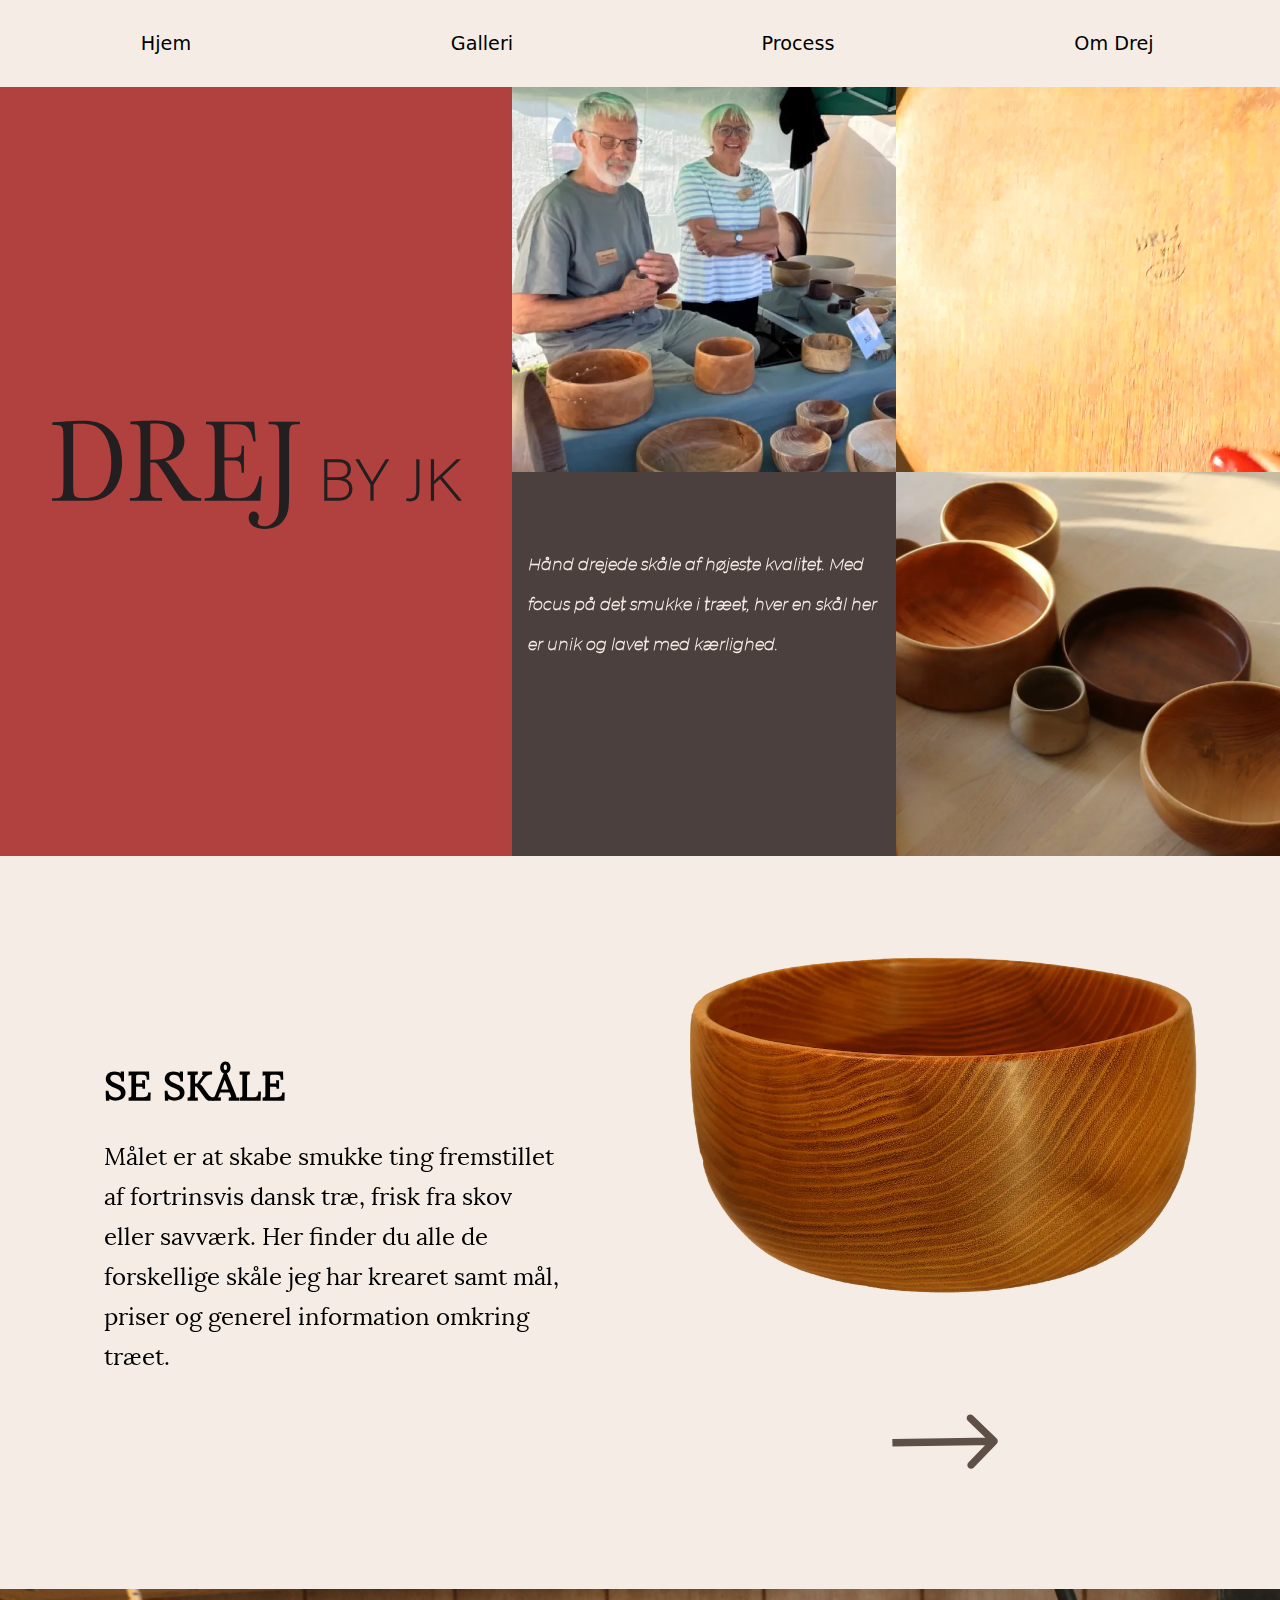
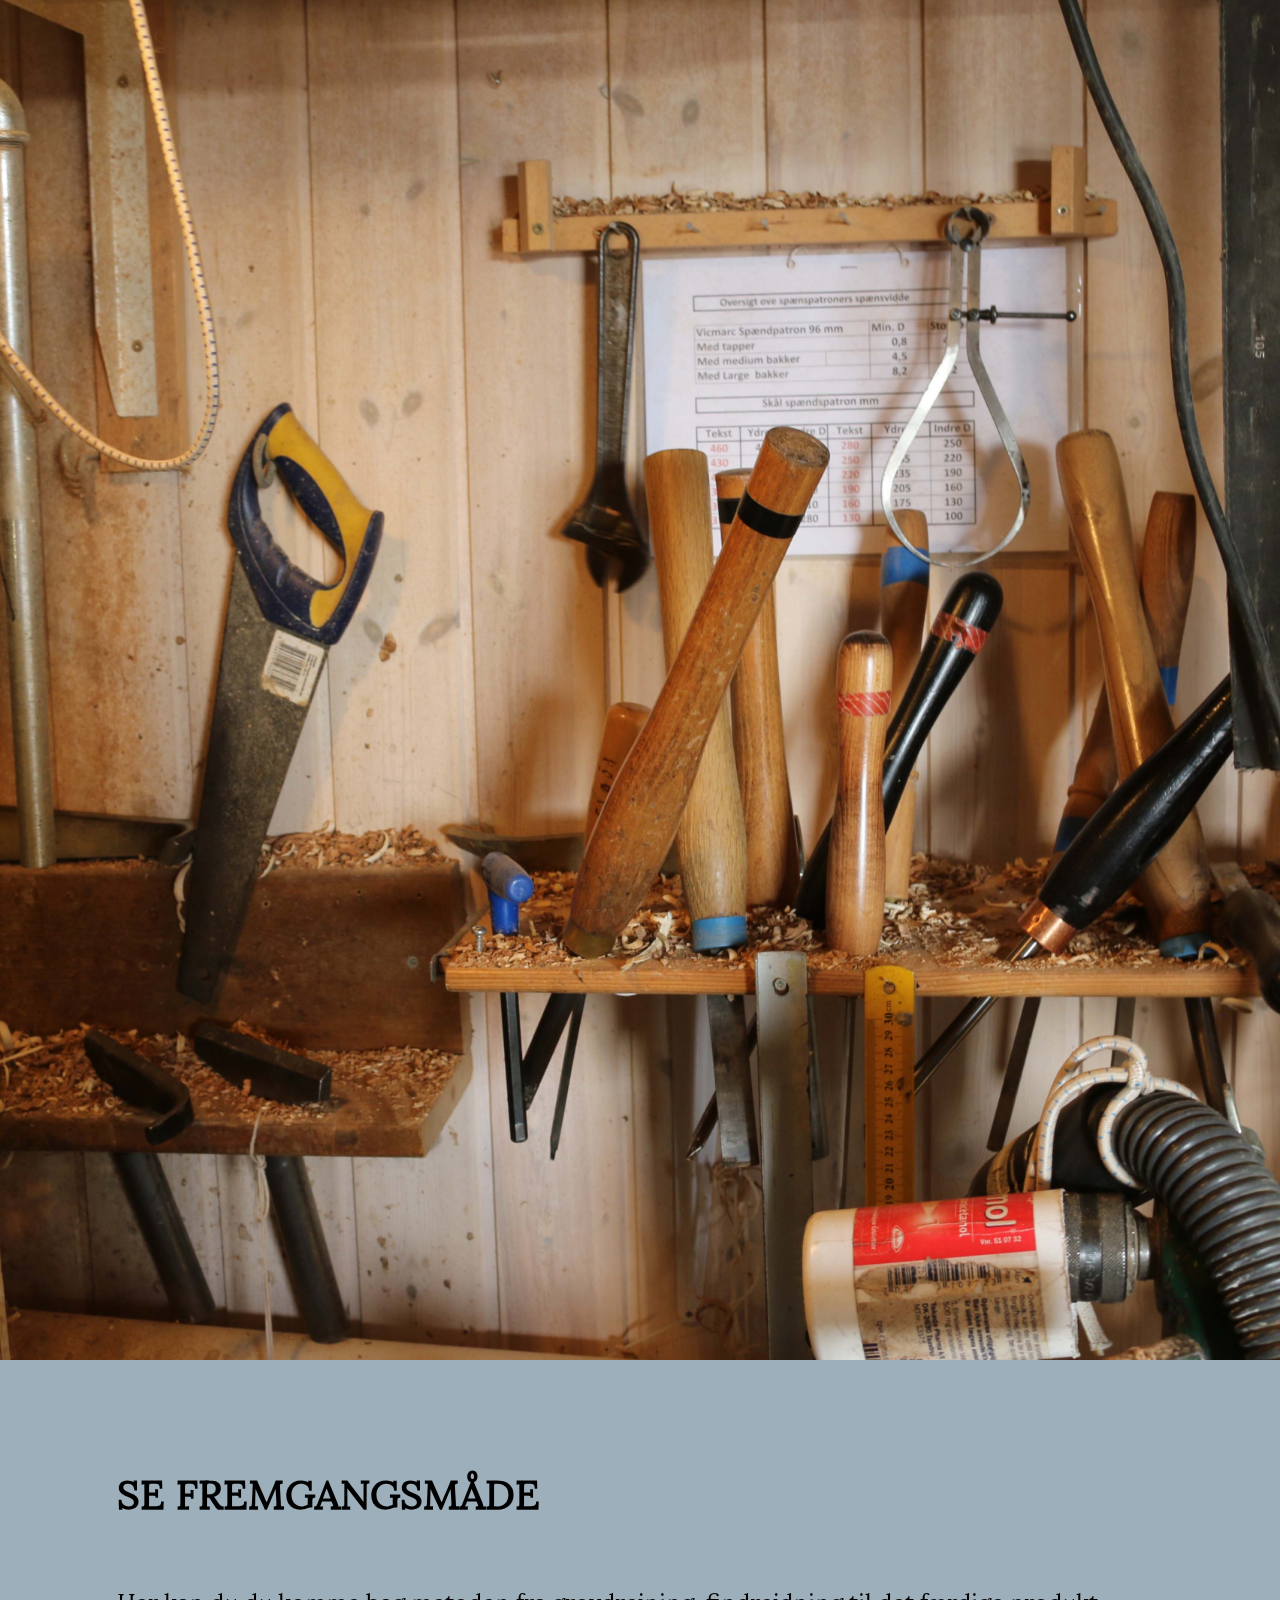
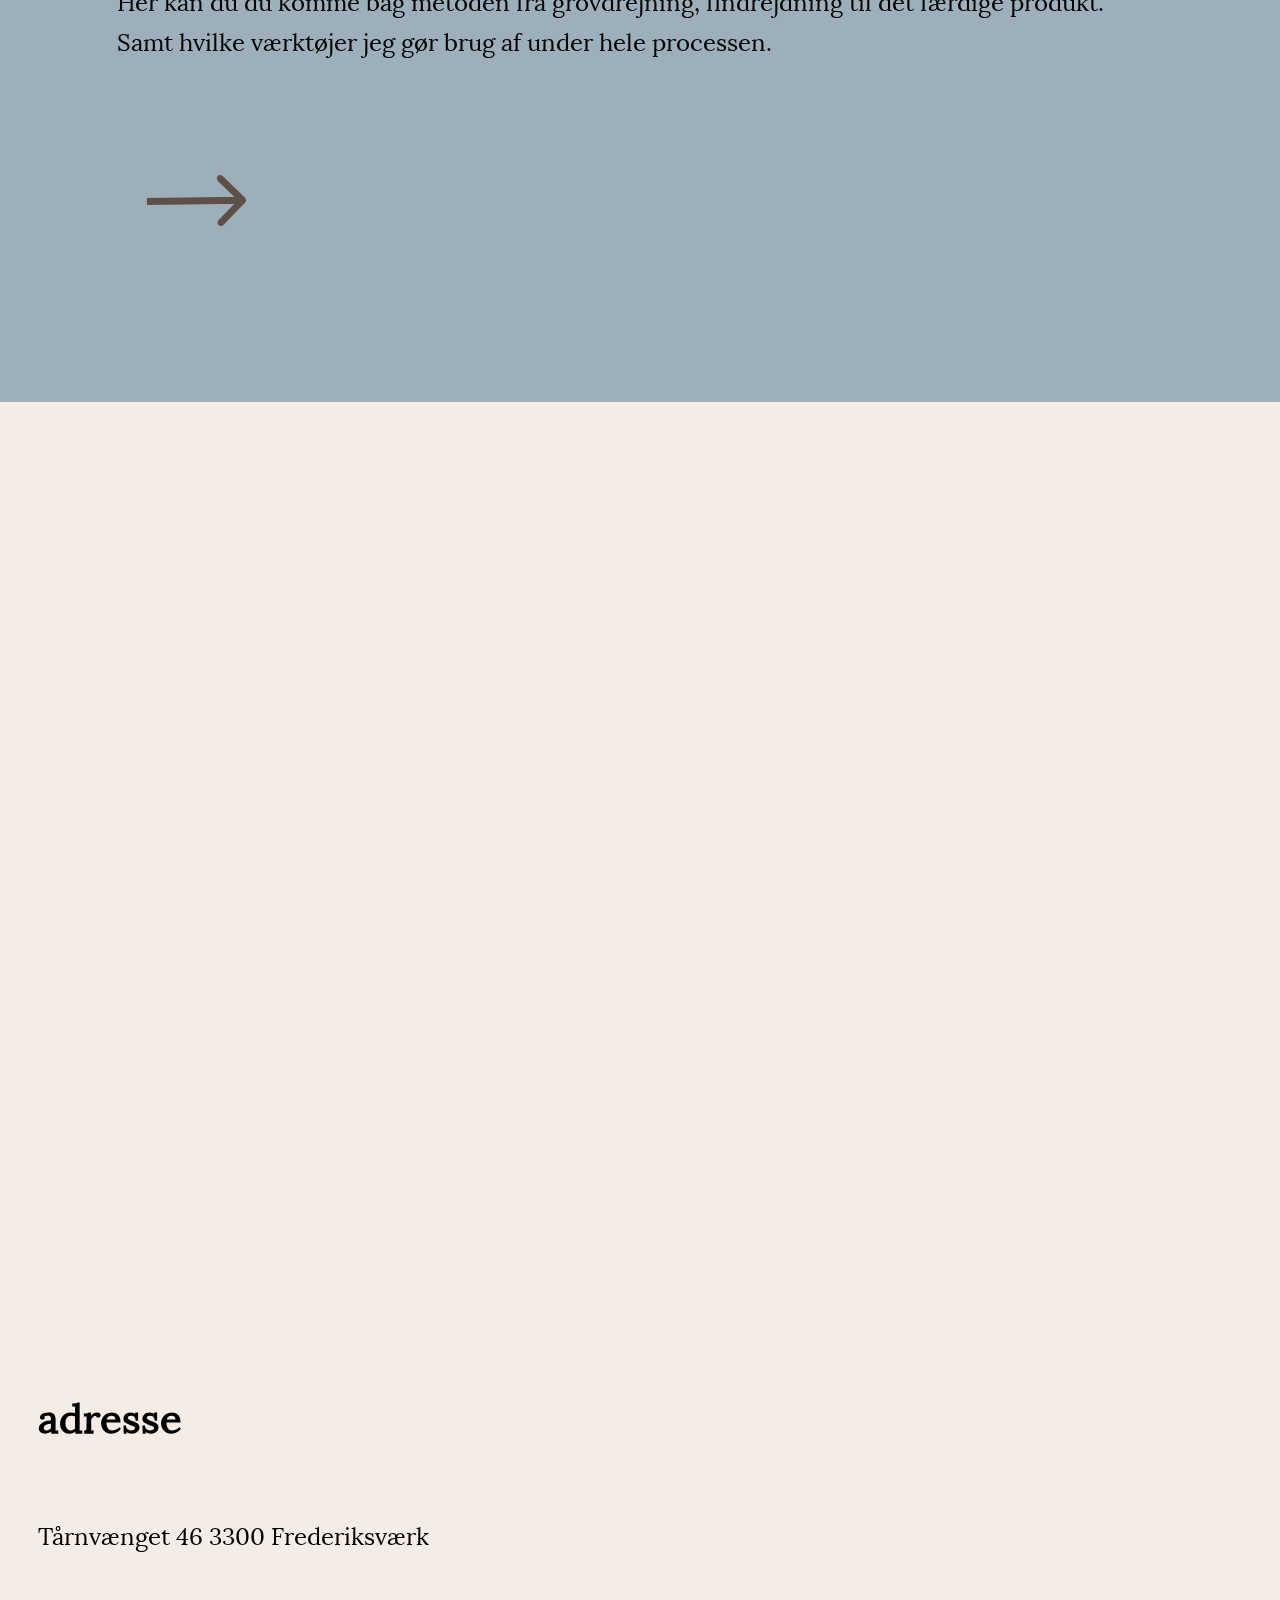
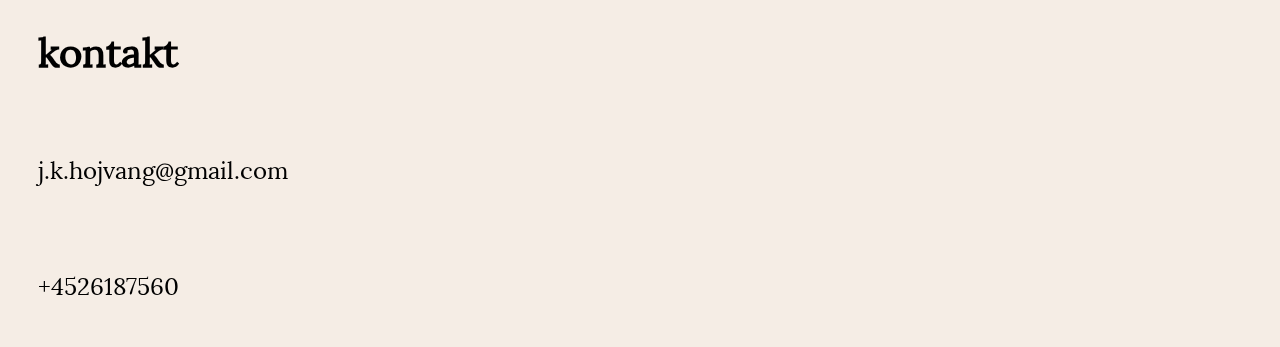
==== commit 36936d46: "Merge branch 'master' of https://github.com/kati0234/redesign" ====
--- a/index.html
+++ b/index.html
@@ -51,12 +51,10 @@
           </p>
         </div>
         <div class="index_bowl">
-          <img class="bowl3" src="/imgs/skål3322.webp" alt="skål" />
-          <div class="link_pil1">
-            <a href="producter.html"
-              ><img class="pil" src="/imgs/pil.svg" alt="pil"
-            /></a>
-          </div>
+          <a href="producter.html"
+            ><img class="bowl3" src="/imgs/skål3322.webp" alt="skål"
+          /></a>
+          <img class="pil" src="/imgs/pil.svg" alt="pil" />
         </div>
       </section>
       <section class="grid1_1-1">
@@ -68,11 +66,9 @@
             det færdige produkt. Samt hvilke værktøjer jeg gør brug af under
             hele processen.
           </p>
-          <div class="link_pil">
-            <a href="proces.html"
-              ><img class="pil2" src="/imgs/pil.svg" alt="pil"
-            /></a>
-          </div>
+          <a href="proces.html"
+            ><img class="pil2" src="/imgs/pil.svg" alt="pil"
+          /></a>
         </div>
       </section>
     </main>
--- a/css/index.css
+++ b/css/index.css
@@ -42,7 +42,7 @@
 }
 
 .farve_boks {
-  background-color: #b0413e;
+  background-color: #4c403f;
   color: #f5ede5;
   justify-content: center;
   align-items: center;
@@ -73,18 +73,16 @@
   margin: auto;
   transition: 0.5s;
 }
+.pil:hover,
+.pil2:hover {
+  translate: 7px;
+}
 
 .index_bowl {
   margin: auto;
   width: 100%;
   padding-top: 0;
   padding-bottom: 0;
-}
-.link_pil1:hover,
-.link_pil:hover {
-  translate: 7px;
-  transition: 0.5s;
-  animation-fill-mode: both;
 }
 .grid1_1-1 {
   background-color: #9cafba;
@@ -95,7 +93,7 @@
   padding-bottom: 100px;
 }
 .grid_2-3 {
-  background: #dcd2c9;
+  background: var(--vena-3, #b0413e);
 }
 /* Link på padding? */
 
@@ -109,7 +107,7 @@
   }
   .grid_2-3 {
     flex-shrink: 0;
-    background: #dcd2c9;
+    background: var(--vena-3, #b0413e);
   }
   .grid_1-1 {
     margin: auto;
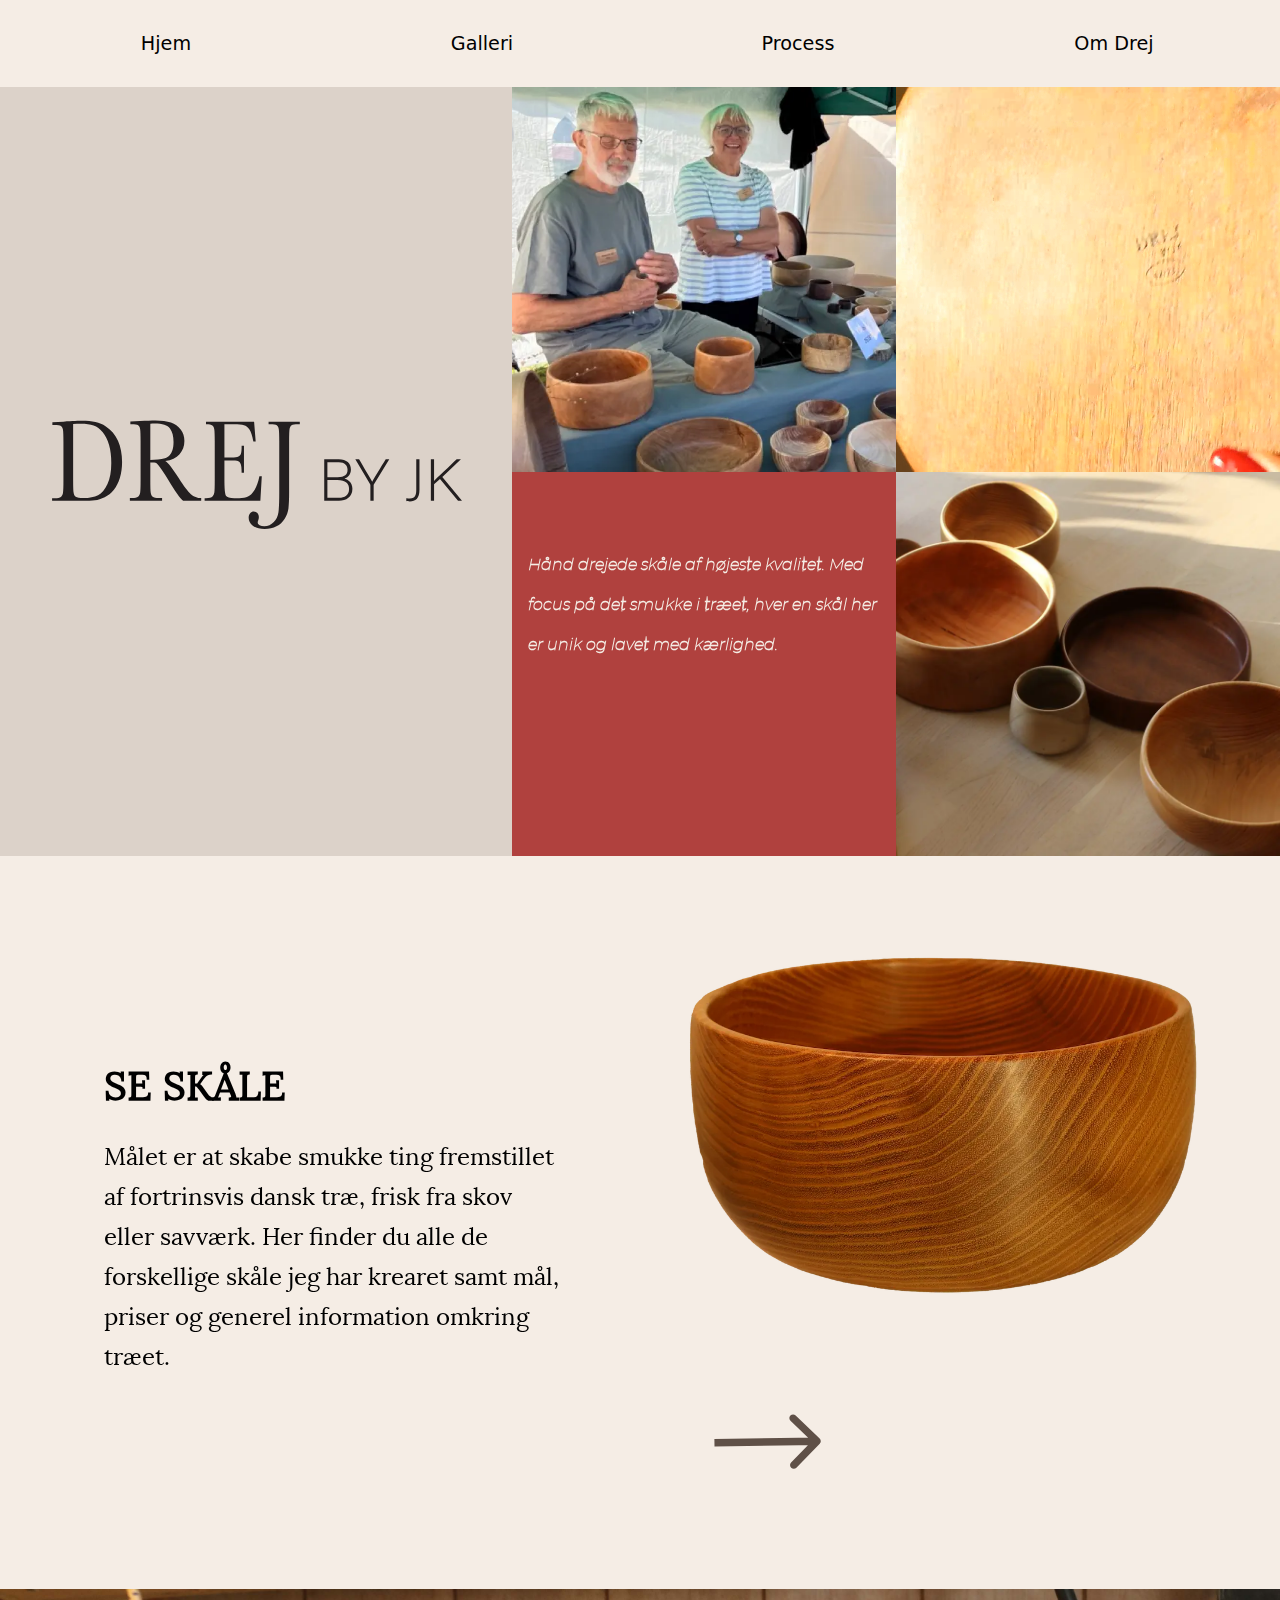
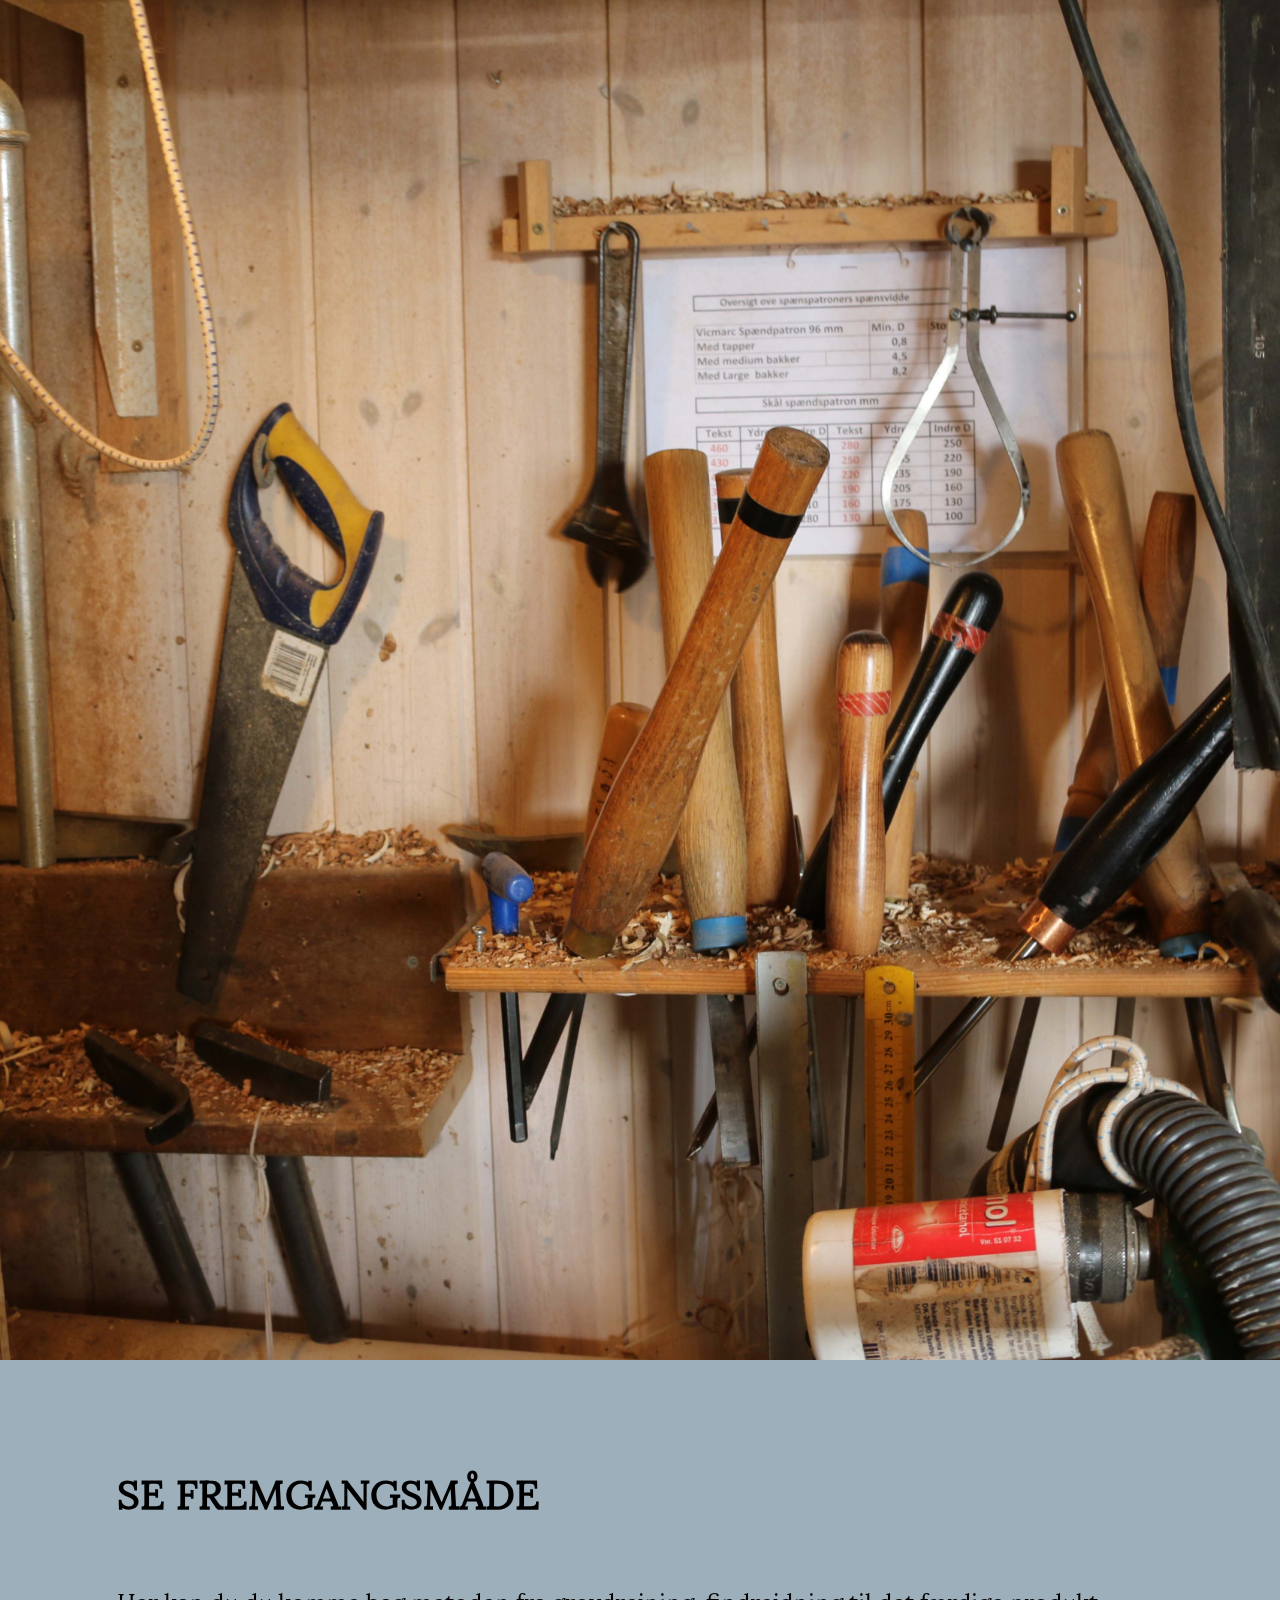
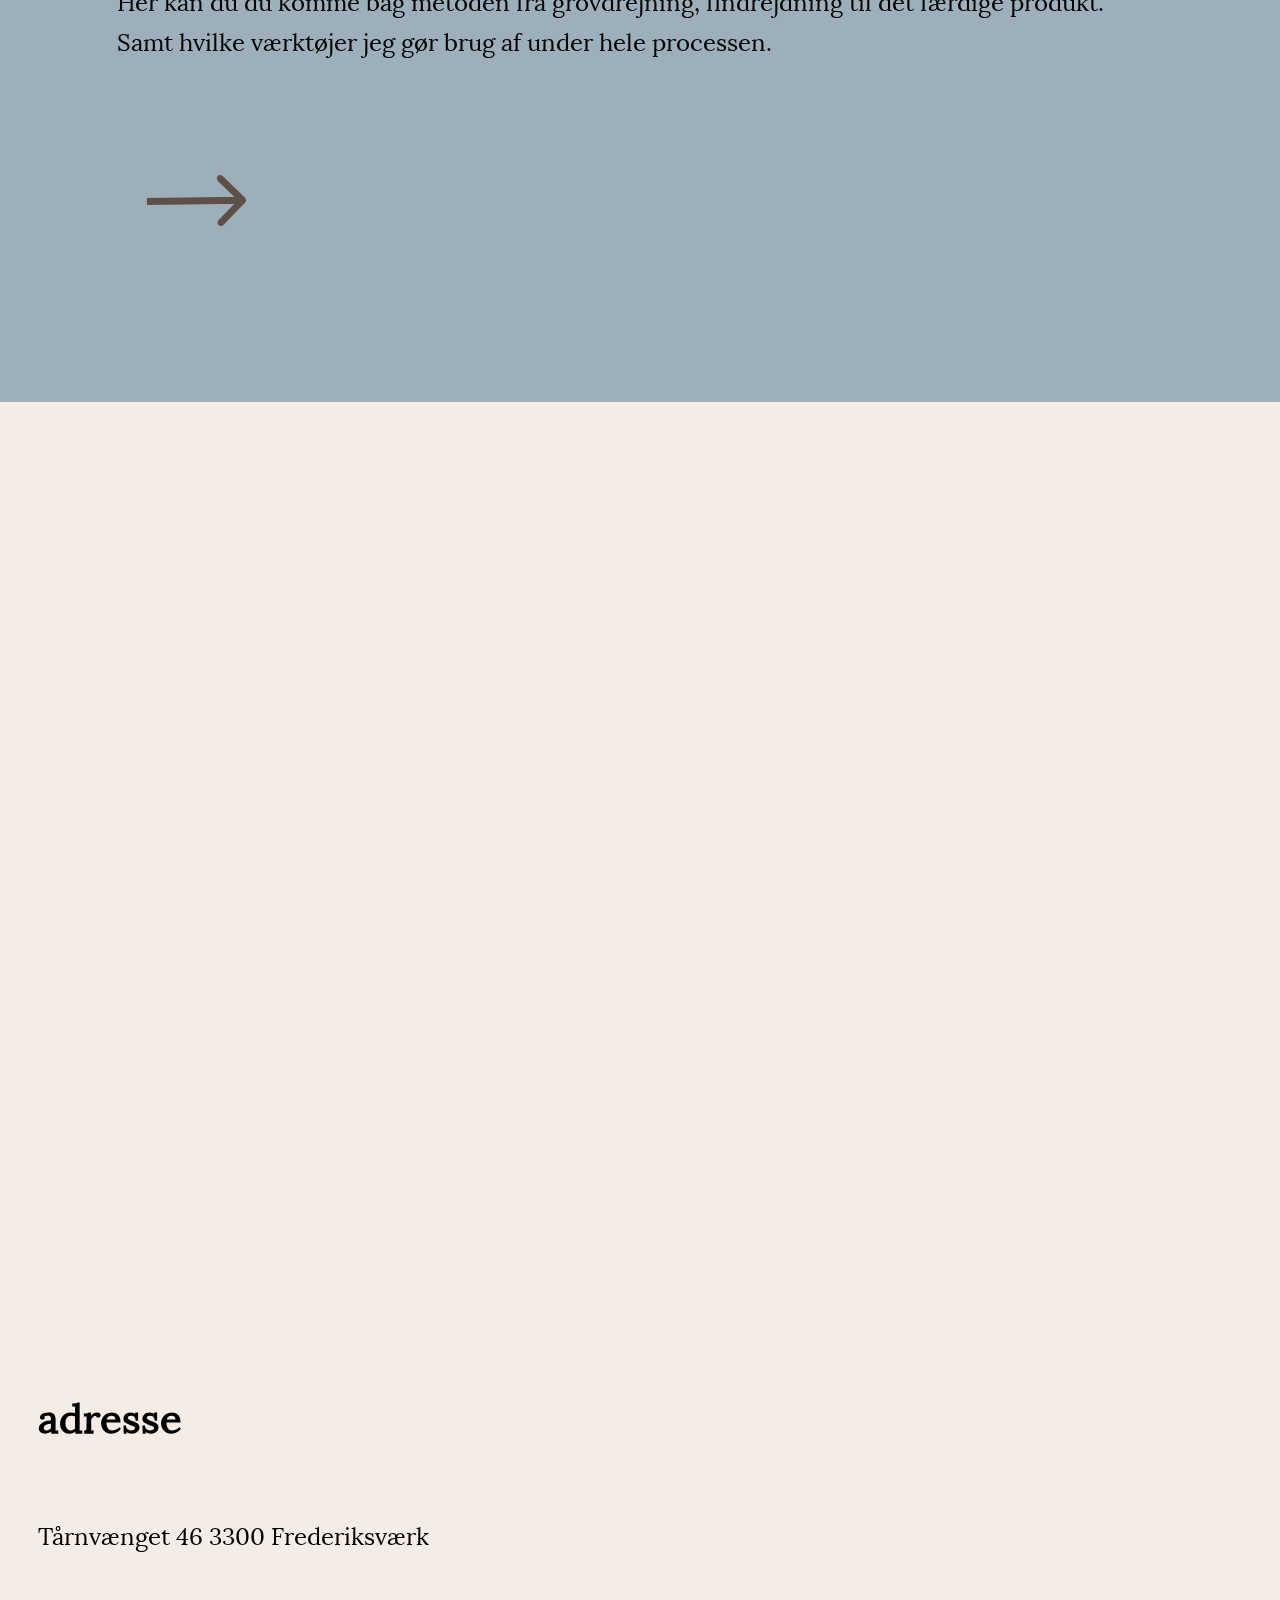
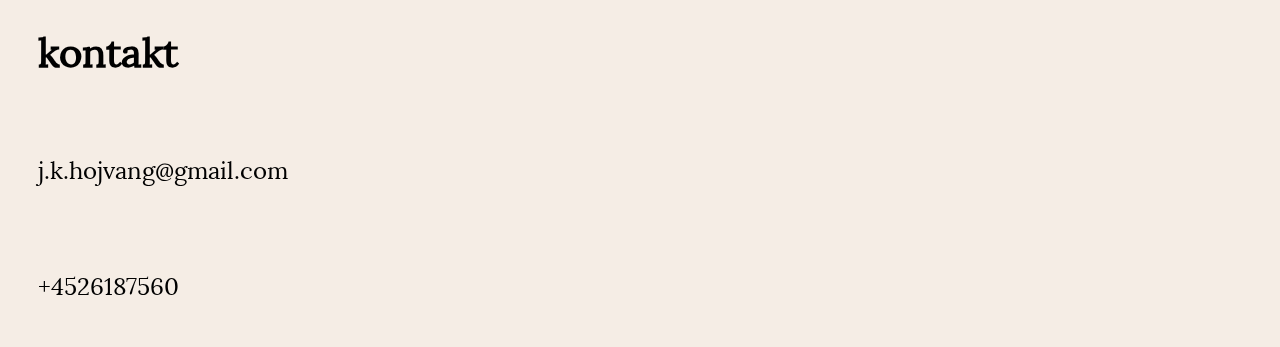
==== commit eddc9081: "Merge branch 'master' of https://github.com/kati0234/redesign" ====
--- a/index.html
+++ b/index.html
@@ -51,10 +51,12 @@
           </p>
         </div>
         <div class="index_bowl">
-          <a href="producter.html"
-            ><img class="bowl3" src="/imgs/skål3322.webp" alt="skål"
-          /></a>
-          <img class="pil" src="/imgs/pil.svg" alt="pil" />
+          <img class="bowl3" src="/imgs/skål3322.webp" alt="skål" />
+          <div class="link_pil1">
+            <a href="producter.html"
+              ><img class="pil" src="/imgs/pil.svg" alt="pil"
+            /></a>
+          </div>
         </div>
       </section>
       <section class="grid1_1-1">
@@ -66,9 +68,11 @@
             det færdige produkt. Samt hvilke værktøjer jeg gør brug af under
             hele processen.
           </p>
-          <a href="proces.html"
-            ><img class="pil2" src="/imgs/pil.svg" alt="pil"
-          /></a>
+          <div class="link_pil">
+            <a href="proces.html"
+              ><img class="pil2" src="/imgs/pil.svg" alt="pil"
+            /></a>
+          </div>
         </div>
       </section>
     </main>
--- a/css/index.css
+++ b/css/index.css
@@ -42,7 +42,7 @@
 }
 
 .farve_boks {
-  background-color: #4c403f;
+  background-color: #b0413e;
   color: #f5ede5;
   justify-content: center;
   align-items: center;
@@ -73,16 +73,18 @@
   margin: auto;
   transition: 0.5s;
 }
-.pil:hover,
-.pil2:hover {
-  translate: 7px;
-}
 
 .index_bowl {
   margin: auto;
   width: 100%;
   padding-top: 0;
   padding-bottom: 0;
+}
+.link_pil1:hover,
+.link_pil:hover {
+  translate: 7px;
+  transition: 0.5s;
+  animation-fill-mode: both;
 }
 .grid1_1-1 {
   background-color: #9cafba;
@@ -93,7 +95,7 @@
   padding-bottom: 100px;
 }
 .grid_2-3 {
-  background: var(--vena-3, #b0413e);
+  background: #dcd2c9;
 }
 /* Link på padding? */
 
@@ -107,7 +109,7 @@
   }
   .grid_2-3 {
     flex-shrink: 0;
-    background: var(--vena-3, #b0413e);
+    background: #dcd2c9;
   }
   .grid_1-1 {
     margin: auto;
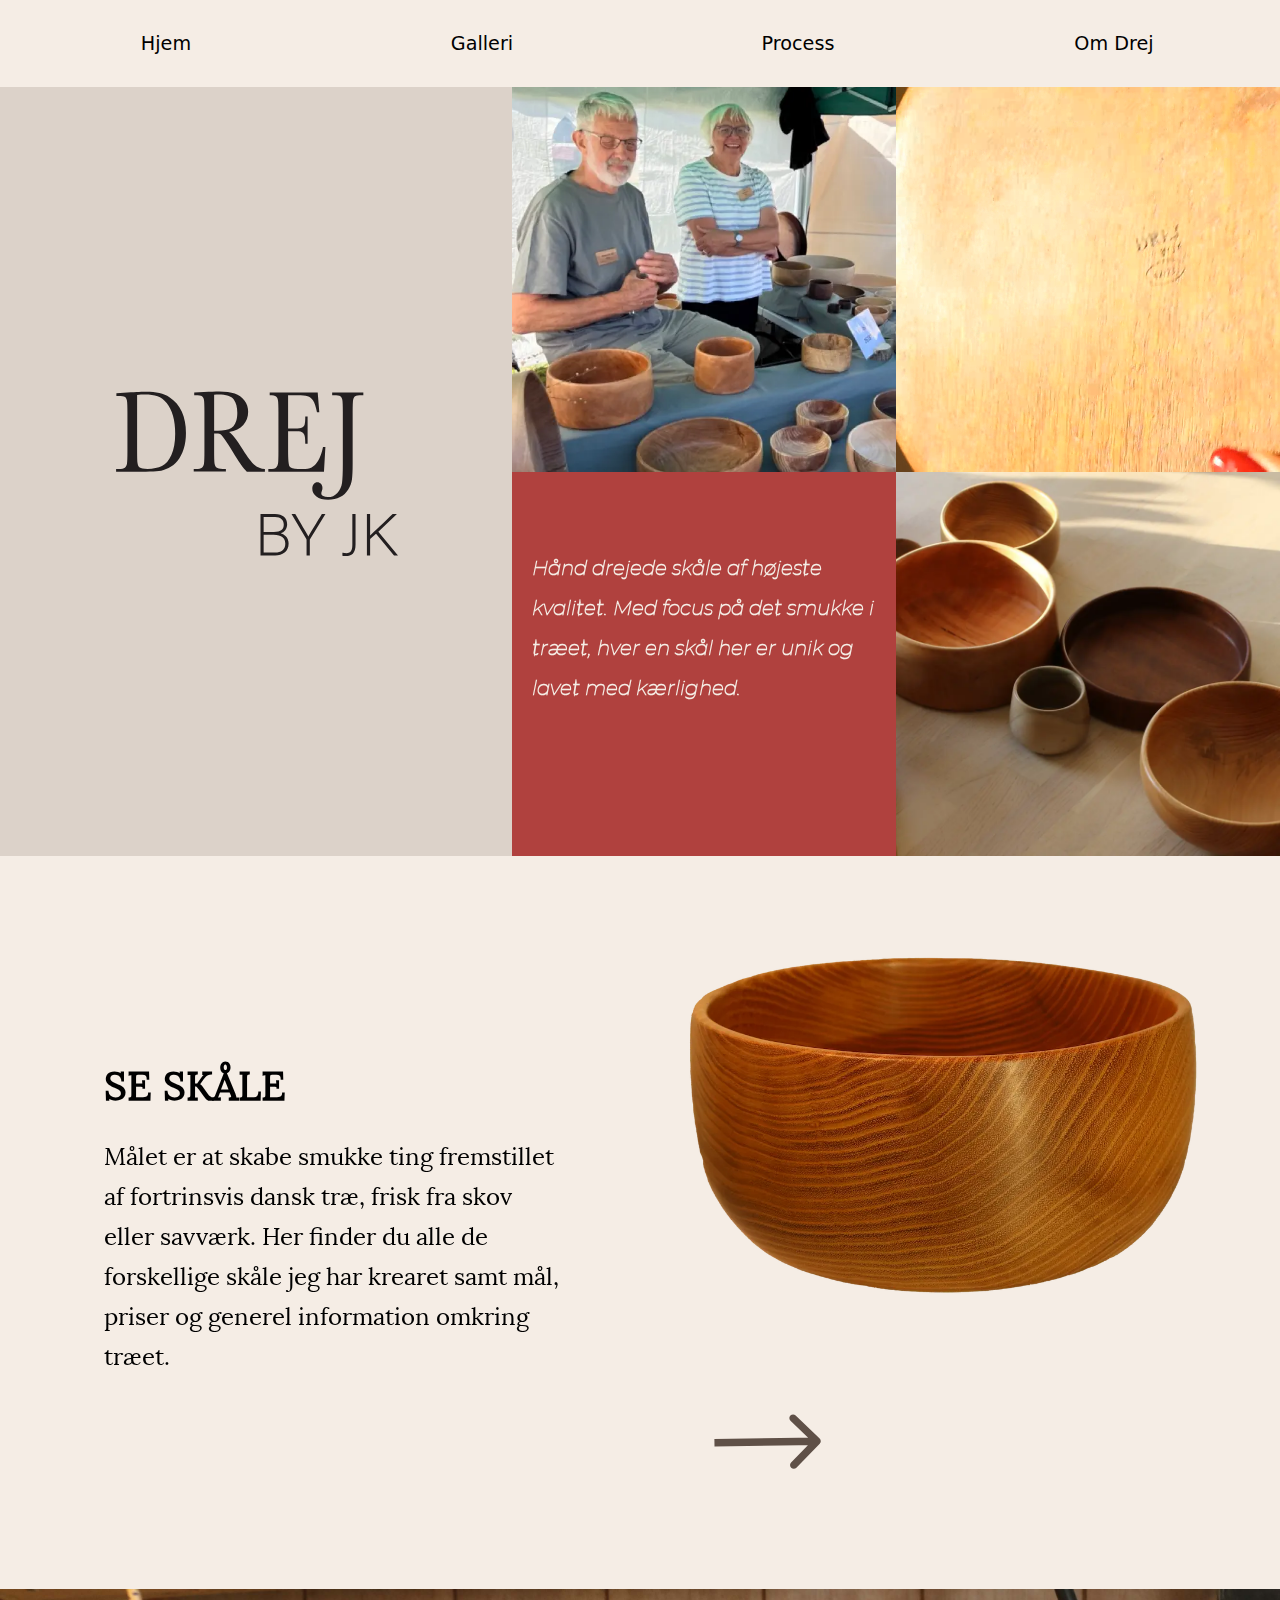
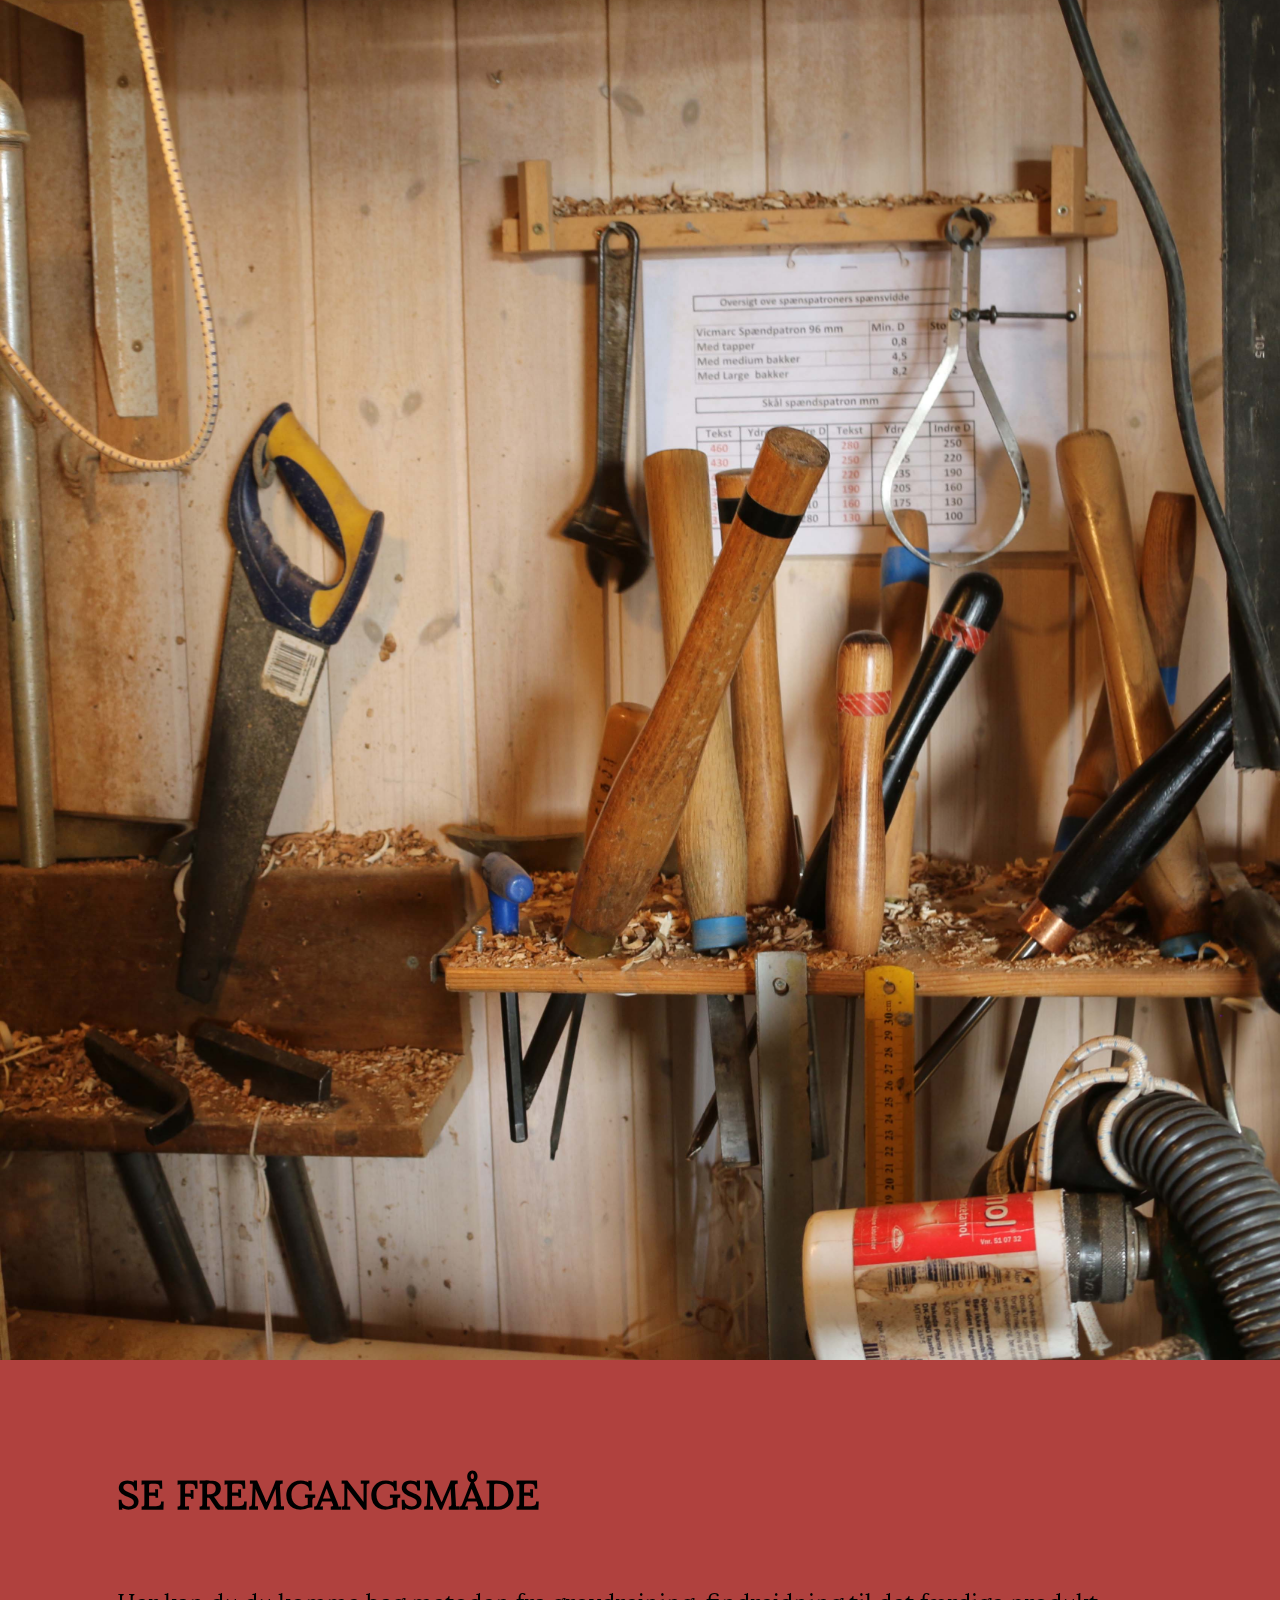
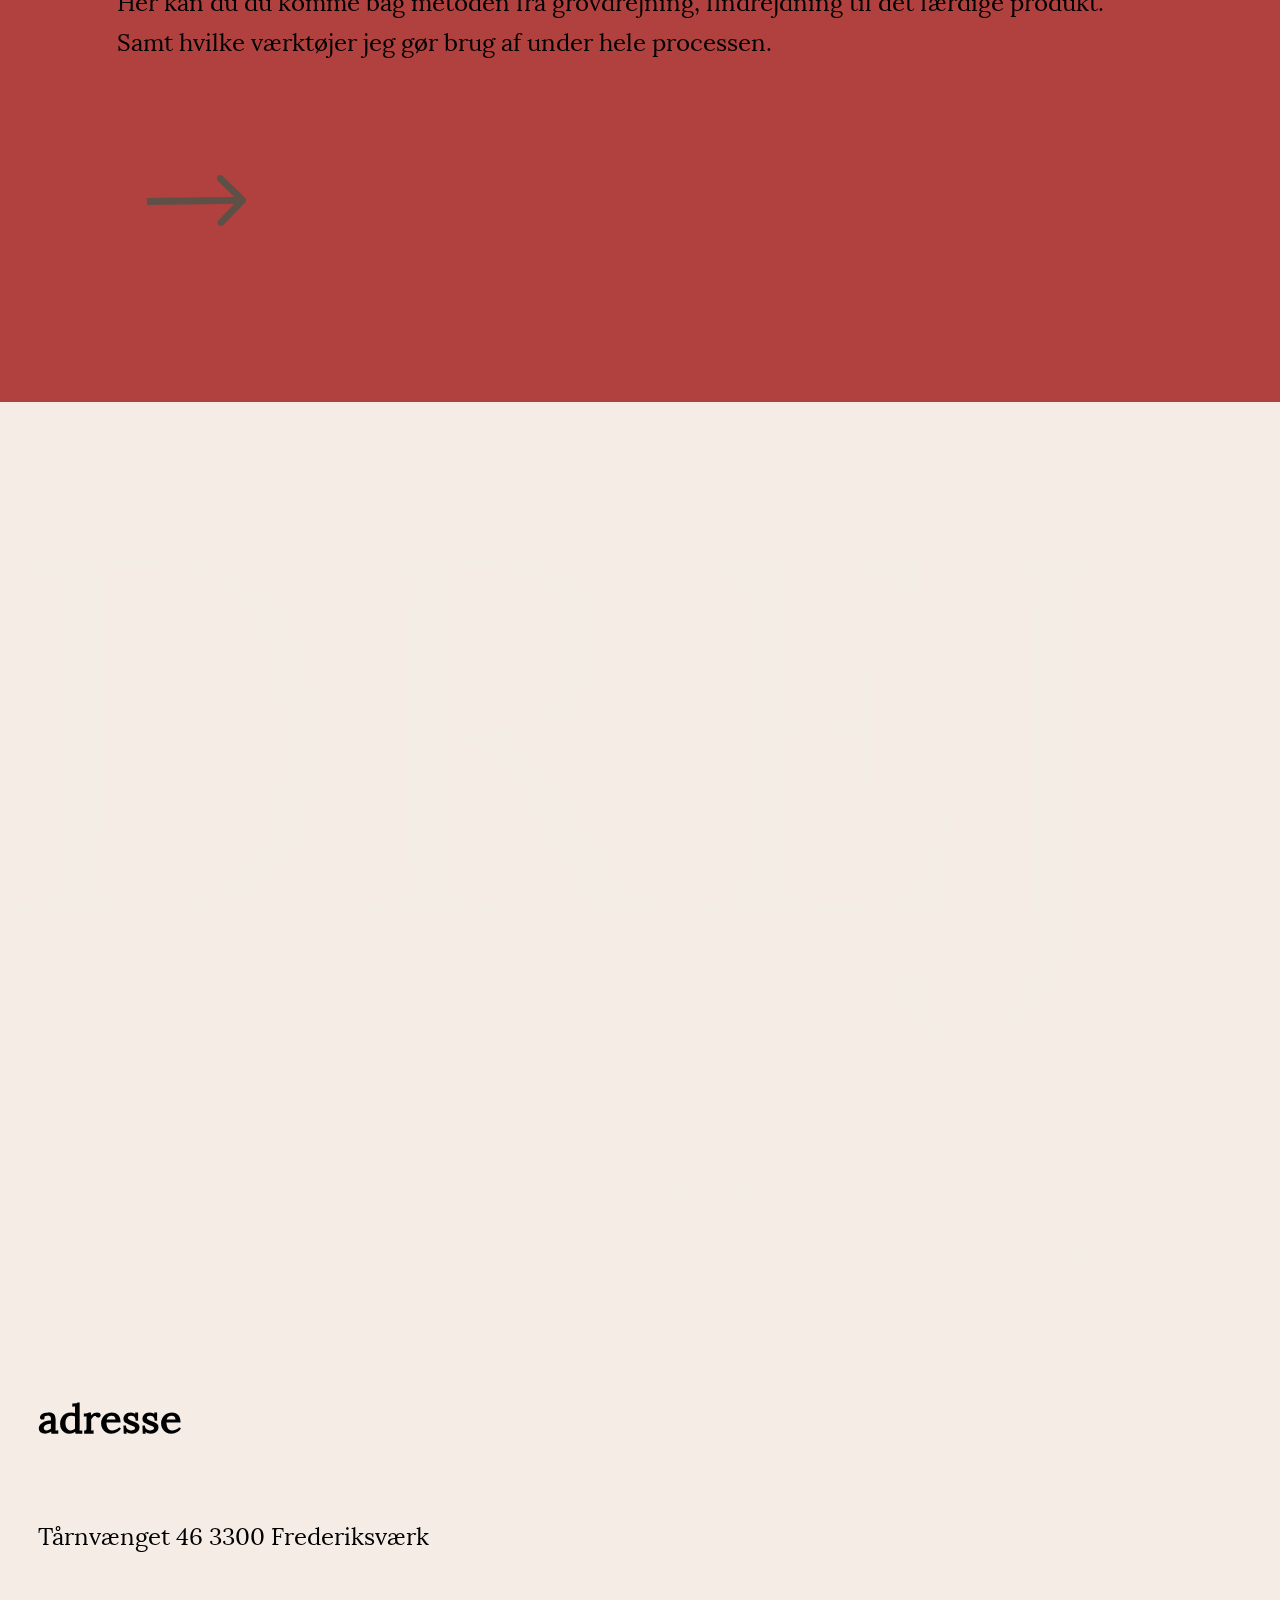
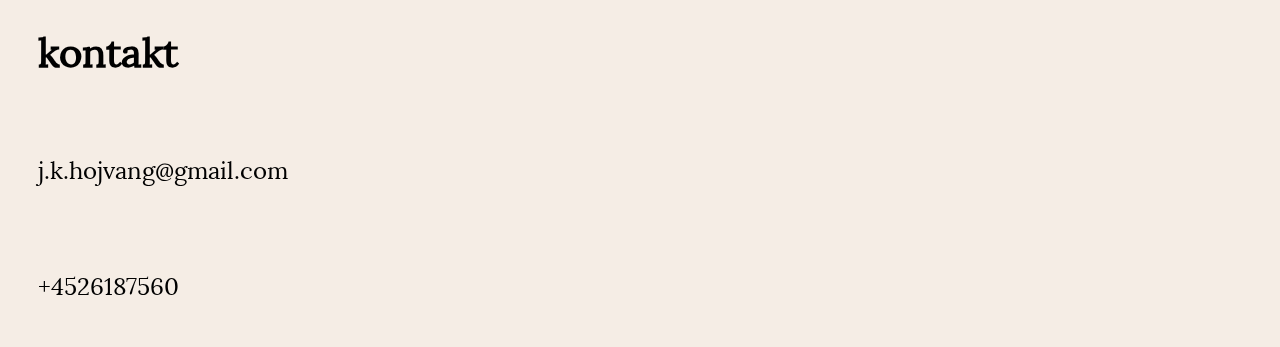
==== commit ef68df60: "færdig index" ====
--- a/index.html
+++ b/index.html
@@ -24,7 +24,7 @@
     <main>
       <section class="grid_2-3">
         <div class="logo_boks">
-          <img src="/imgs/drejlogoheader.svg" alt="logo" />
+          <img src="/imgs/drejmorklogo.svg" alt="logo" />
         </div>
         <div class="grid_1-1-1-1">
           <img src="/imgs/udstilling.webp" alt="Jens og skåle på udstilling" />
--- a/css/index.css
+++ b/css/index.css
@@ -87,7 +87,7 @@
   animation-fill-mode: both;
 }
 .grid1_1-1 {
-  background-color: #9cafba;
+  background-color: #b0413e;
 }
 .fremgang {
   margin: 5%;
@@ -118,7 +118,7 @@
     align-items: center;
   }
   h5 {
-    font-size: 30%px;
+    font-size: 20px;
     line-height: 40px;
   }
   p {
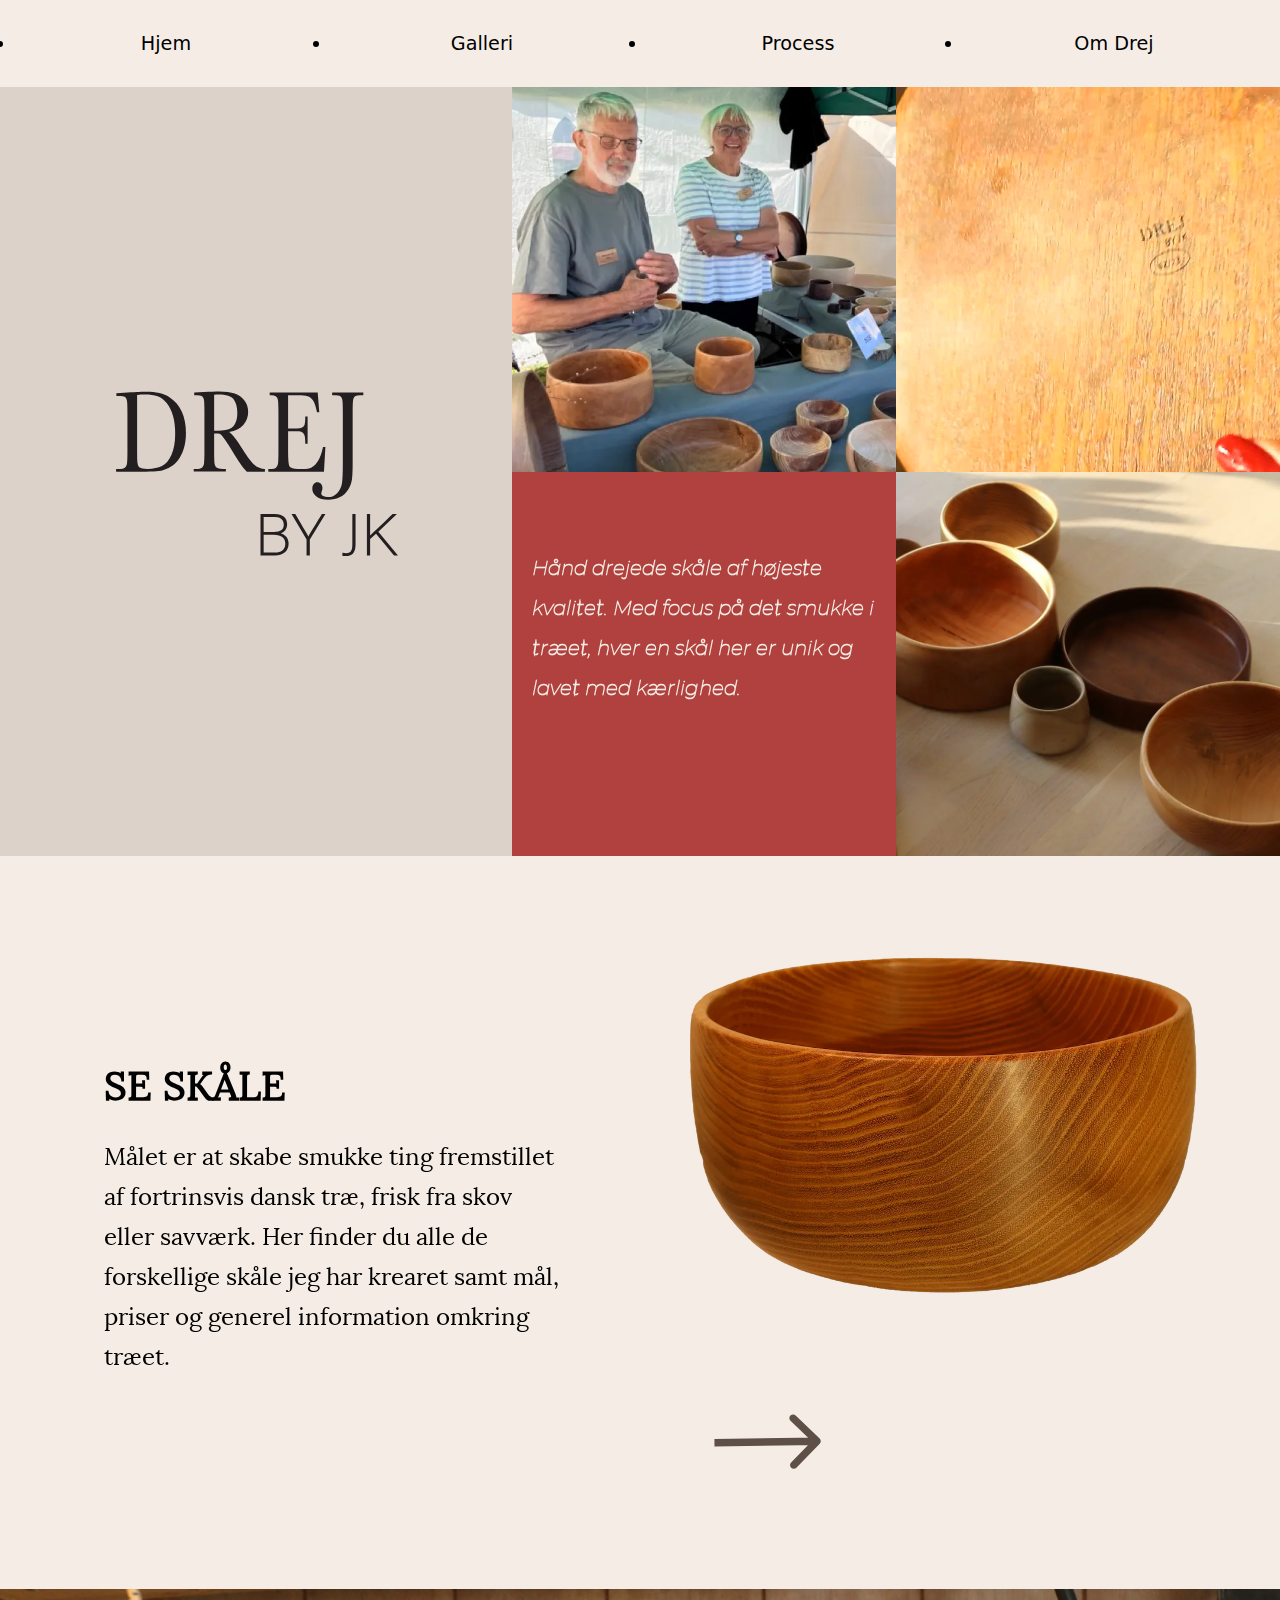
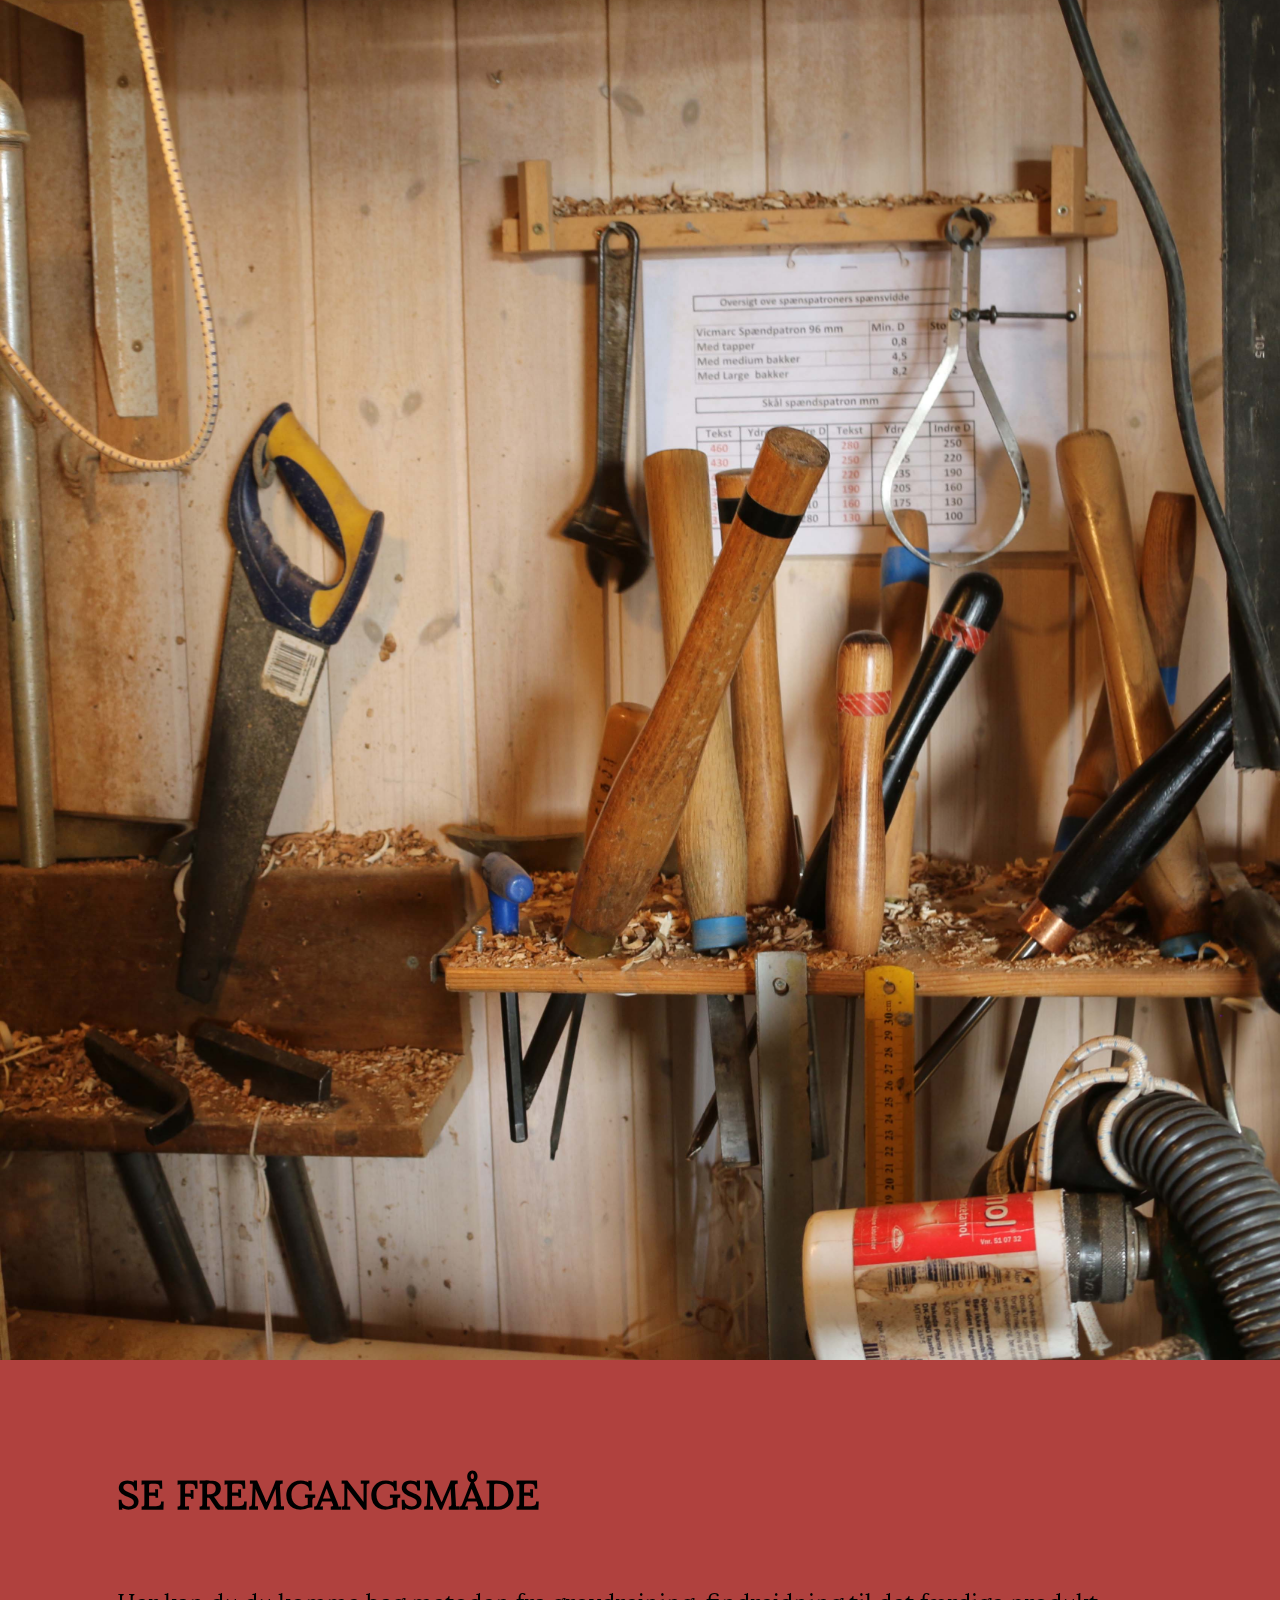
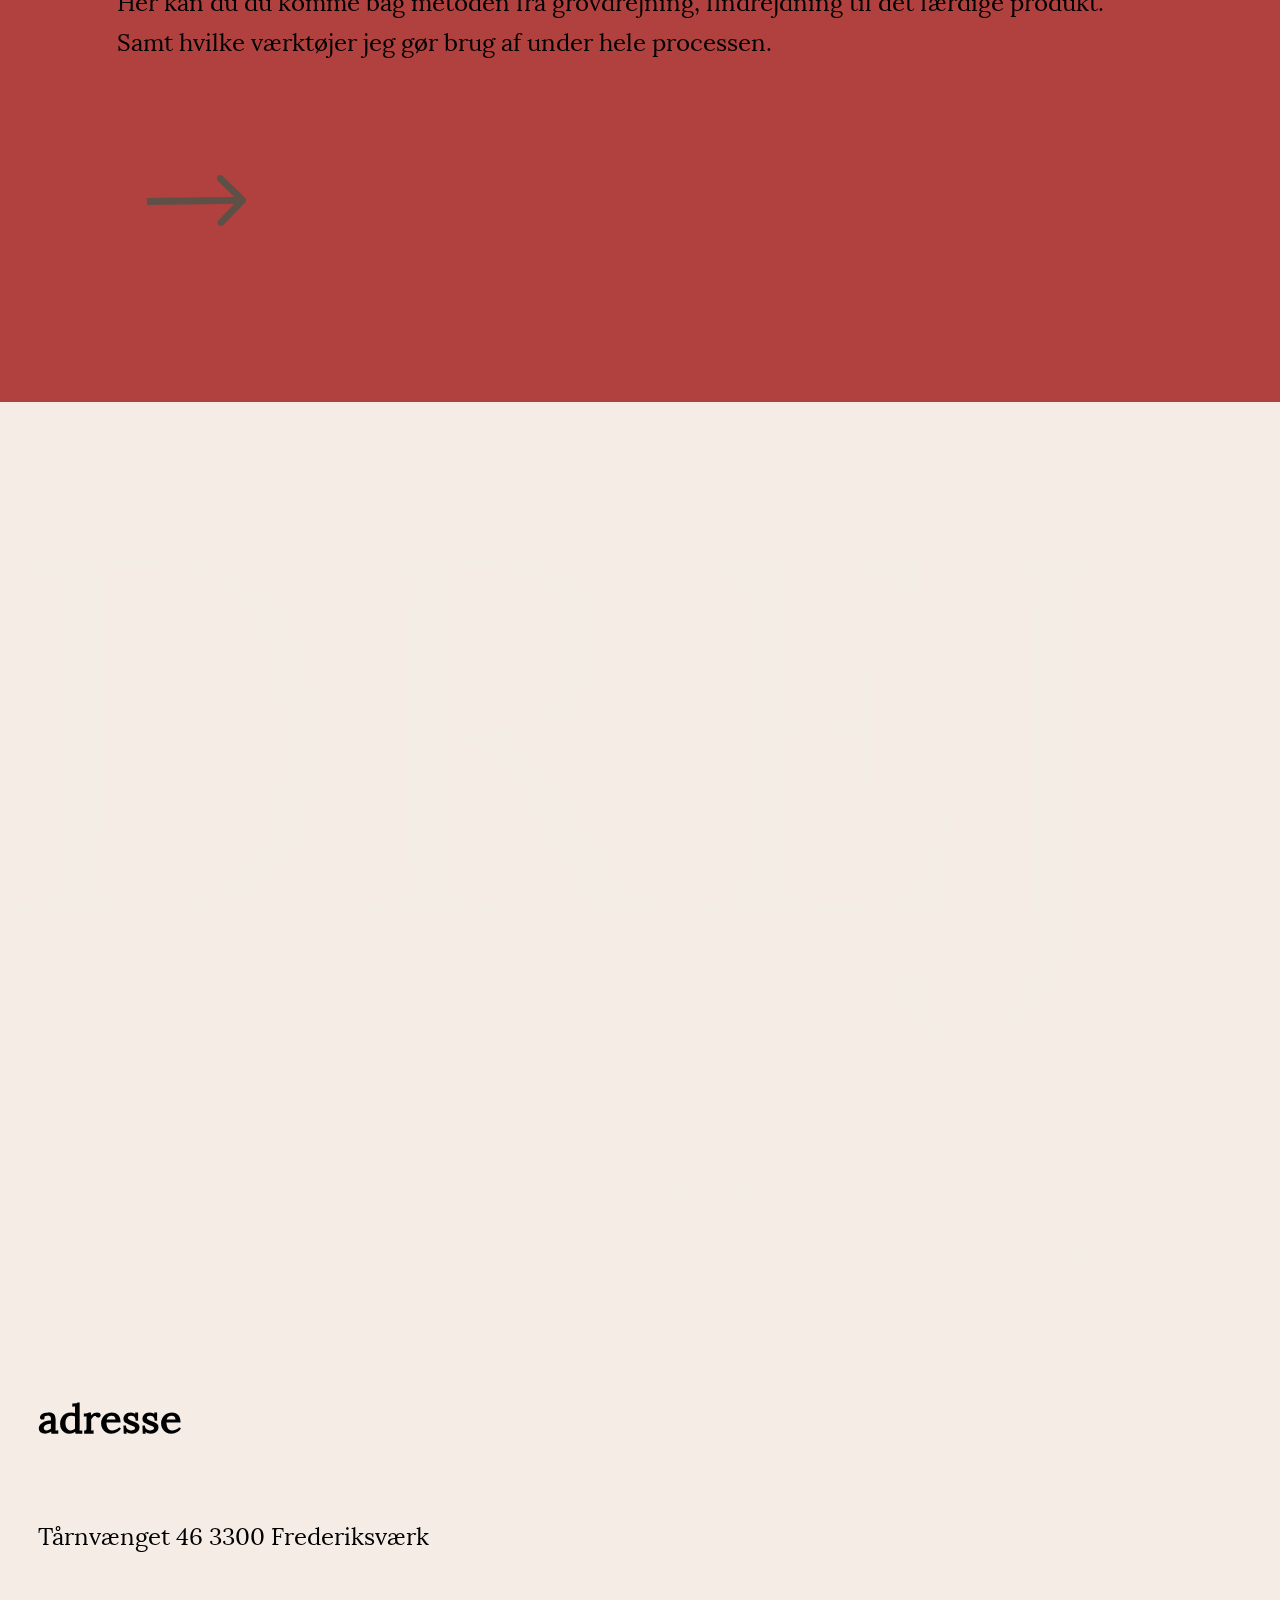
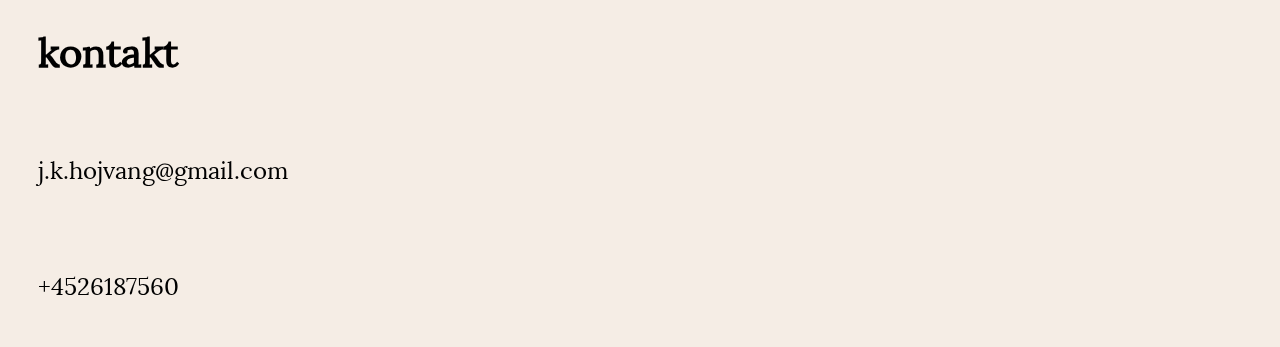
==== commit feed27ac: "header lavet om til ul li" ====
--- a/index.html
+++ b/index.html
@@ -14,10 +14,10 @@
     <header>
       <nav>
         <ul class="headerul">
-          <a href="index.html">Hjem</a>
-          <a href="producter.html">Galleri</a>
-          <a href="proces.html">Process</a>
-          <a href="historie.html">Om Drej</a>
+          <li><a href="index.html">Hjem</a></li>
+          <li><a href="producter.html">Galleri</a></li>
+          <li><a href="proces.html">Process</a></li>
+          <li><a href="historie.html">Om Drej</a></li>
         </ul>
       </nav>
     </header>
